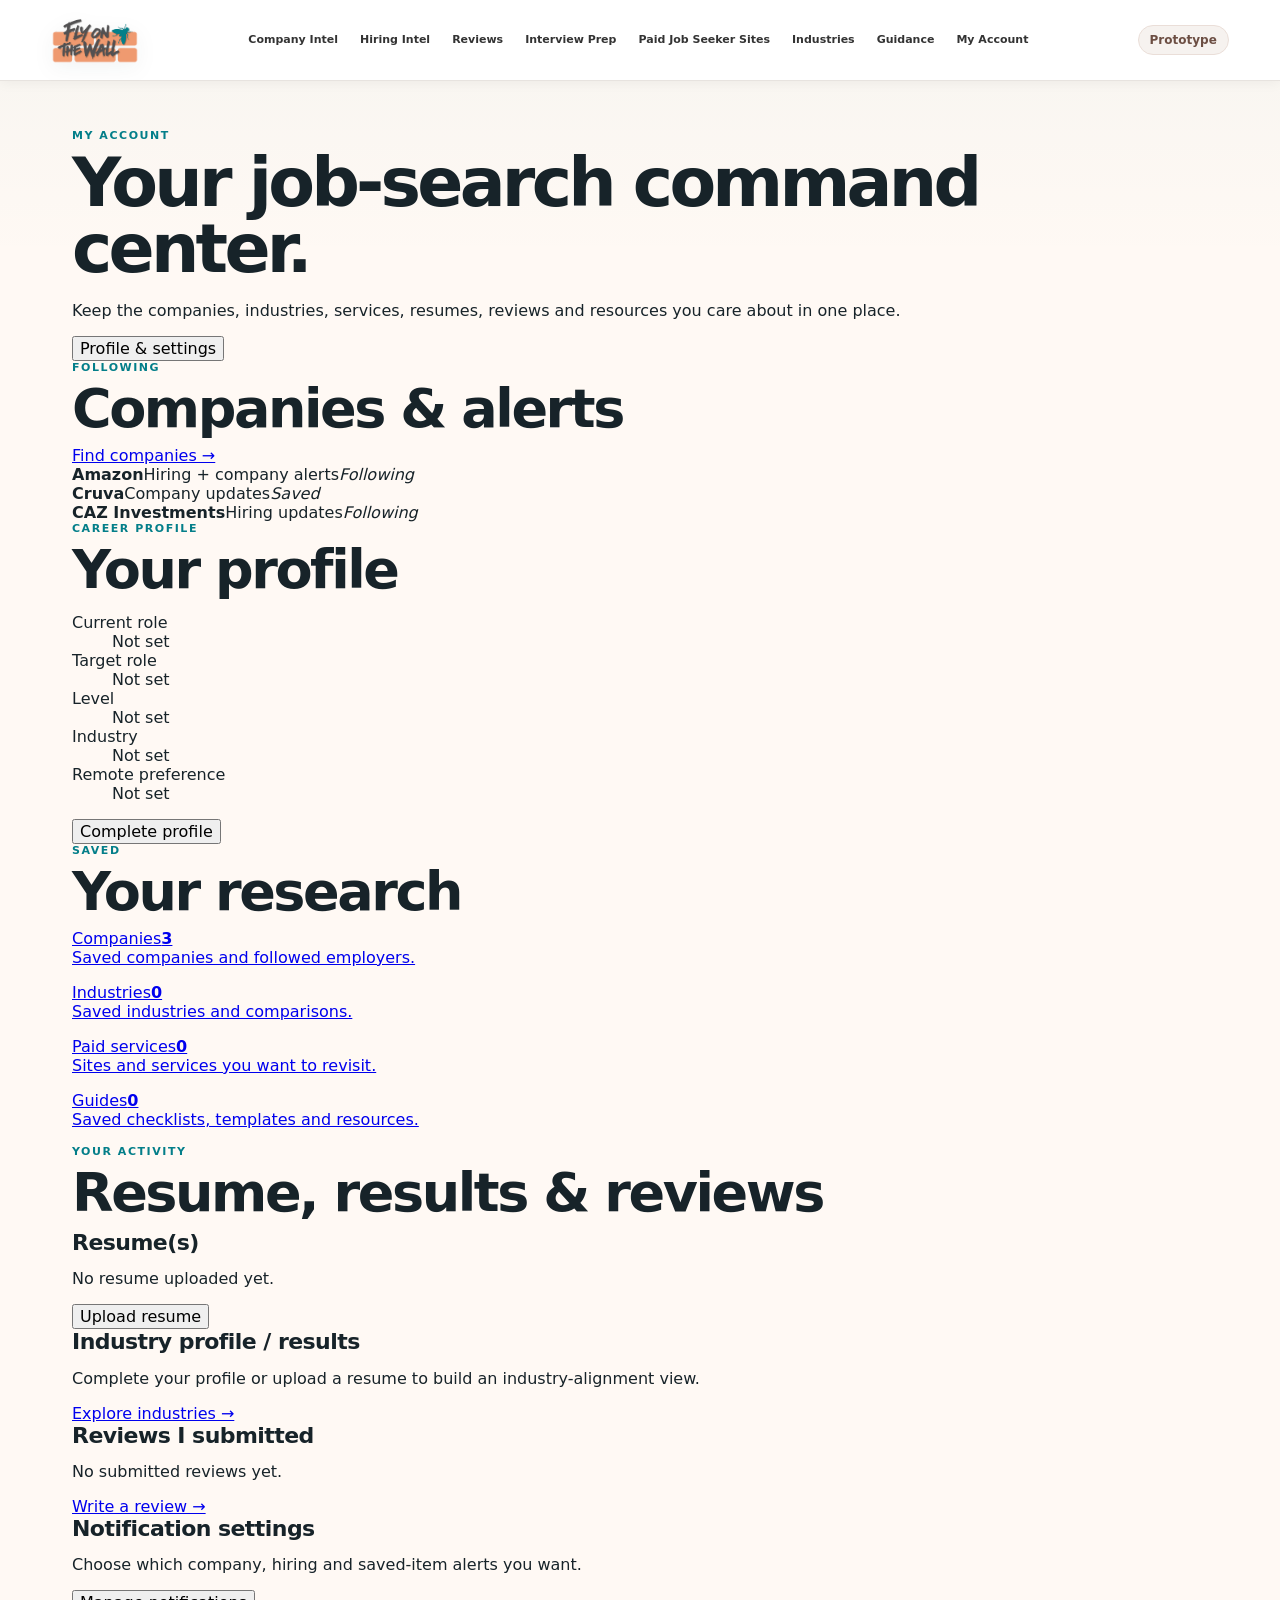
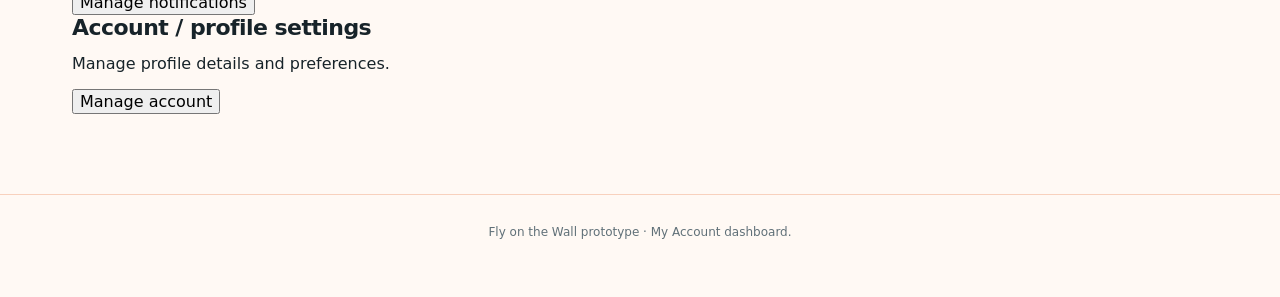
==== account.html @ 55ee398d "Add My Account dashboard" ====
<!doctype html>
<html lang="en">
<head>
<meta charset="utf-8">
<meta name="viewport" content="width=device-width,initial-scale=1">
<title>My Account | Fly on the Wall</title>
<link rel="stylesheet" href="styles.css">
</head>
<body>
<header class="site-header">
<a class="brand" href="index.html"><img class="brand-wordmark" src="assets/fly-on-the-wall-logo-final.png" alt="Fly on the Wall"></a>
<nav class="main-nav" aria-label="Fly product">
<a href="company-intelligence.html">Company Intel</a>
<a href="job-intelligence.html">Hiring Intel</a>
<a href="reviews.html">Reviews</a>
<a href="interview-prep.html">Interview Prep</a>
<a href="tools.html">Paid Job Seeker Sites</a>
<a href="industries.html">Industries</a>
<a href="guidance.html">Guidance</a>
<a href="account.html">My Account</a>
</nav>
<div class="prototype-badge">Prototype</div>
</header>

<main class="app-shell account-shell">
<section class="account-hero">
<div>
<p class="eyebrow">My Account</p>
<h1>Your job-search command center.</h1>
<p>Keep the companies, industries, services, resumes, reviews and resources you care about in one place.</p>
</div>
<button type="button" class="account-primary">Profile & settings</button>
</section>

<section class="account-grid account-grid-top">
<article class="account-card account-card-wide">
<div class="account-card-head"><div><p class="eyebrow">Following</p><h2>Companies & alerts</h2></div><a href="company-intelligence.html">Find companies →</a></div>
<div class="saved-row"><strong>Amazon</strong><span>Hiring + company alerts</span><em>Following</em></div>
<div class="saved-row"><strong>Cruva</strong><span>Company updates</span><em>Saved</em></div>
<div class="saved-row"><strong>CAZ Investments</strong><span>Hiring updates</span><em>Following</em></div>
</article>

<article class="account-card">
<p class="eyebrow">Career profile</p>
<h2>Your profile</h2>
<dl class="account-profile-list">
<div><dt>Current role</dt><dd>Not set</dd></div>
<div><dt>Target role</dt><dd>Not set</dd></div>
<div><dt>Level</dt><dd>Not set</dd></div>
<div><dt>Industry</dt><dd>Not set</dd></div>
<div><dt>Remote preference</dt><dd>Not set</dd></div>
</dl>
<button type="button" class="account-primary">Complete profile</button>
</article>
</section>

<section class="account-section">
<p class="eyebrow">Saved</p>
<h2>Your research</h2>
<div class="account-tile-grid">
<a class="account-tile" href="company-intelligence.html"><span>Companies</span><strong>3</strong><p>Saved companies and followed employers.</p></a>
<a class="account-tile" href="industries.html"><span>Industries</span><strong>0</strong><p>Saved industries and comparisons.</p></a>
<a class="account-tile" href="tools.html"><span>Paid services</span><strong>0</strong><p>Sites and services you want to revisit.</p></a>
<a class="account-tile" href="guidance.html"><span>Guides</span><strong>0</strong><p>Saved checklists, templates and resources.</p></a>
</div>
</section>

<section class="account-section">
<p class="eyebrow">Your activity</p>
<h2>Resume, results & reviews</h2>
<div class="account-grid account-grid-three">
<article class="account-card"><h3>Resume(s)</h3><p>No resume uploaded yet.</p><button type="button" class="account-secondary">Upload resume</button></article>
<article class="account-card"><h3>Industry profile / results</h3><p>Complete your profile or upload a resume to build an industry-alignment view.</p><a href="industries.html">Explore industries →</a></article>
<article class="account-card"><h3>Reviews I submitted</h3><p>No submitted reviews yet.</p><a href="reviews.html">Write a review →</a></article>
</div>
</section>

<section class="account-section">
<div class="account-settings-row">
<div><h3>Notification settings</h3><p>Choose which company, hiring and saved-item alerts you want.</p></div>
<button type="button" class="account-secondary">Manage notifications</button>
</div>
<div class="account-settings-row">
<div><h3>Account / profile settings</h3><p>Manage profile details and preferences.</p></div>
<button type="button" class="account-secondary">Manage account</button>
</div>
</section>
</main>

<footer><p>Fly on the Wall prototype · My Account dashboard.</p></footer>
</body>
</html>
---- styles.css ----
:root{
  --teal:#037E89;
  --teal-dark:#05636b;
  --teal-soft:#e8f4f4;
  --orange:#EE9A70;
  --orange-soft:rgba(238,154,112,.16);
  --orange-line:rgba(238,154,112,.42);
  --white:#FFFFFF;
  --ink:#172329;
  --muted:#607078;
  --line:#dce5e7;
  --paper:#ffffff;
  --bg:#f5f8f8;
  --good:#16734d;
  --good-bg:#eaf6f0;
  --watch:#9a5b00;
  --watch-bg:#fff5dd;
  --risk:#a13d3d;
  --risk-bg:#fbecec;
  --shadow:0 14px 40px rgba(21,49,55,.09);
}
*{box-sizing:border-box}
html{scroll-behavior:smooth}
body{
  margin:0;
  font-family:Inter, ui-sans-serif, system-ui, -apple-system, BlinkMacSystemFont, "Segoe UI", sans-serif;
  color:var(--ink);
  background:
    radial-gradient(circle at 50% -8%, rgba(238,154,112,.14), transparent 28rem),
    var(--bg);
}
button,input{font:inherit}
button{cursor:pointer}
button:focus-visible,input:focus-visible{outline:3px solid rgba(3,126,137,.25);outline-offset:2px}
.site-header{
  position:sticky;top:0;z-index:10;
  display:flex;justify-content:space-between;align-items:center;
  gap:24px;padding:16px clamp(18px,4vw,56px);
  background:rgba(255,255,255,.96);
  border-bottom:1px solid var(--orange-line);
  backdrop-filter:blur(10px);
}
.brand{display:flex;align-items:center;gap:14px;min-width:0}
.brand-wordmark{display:block;width:148px;height:auto;flex:0 0 auto}
.brand-tagline{font-size:12px;color:var(--muted);margin-top:0;white-space:nowrap}
.prototype-badge{
  padding:7px 11px;border:1px solid var(--orange-line);border-radius:999px;
  color:var(--ink);font-size:12px;font-weight:800;background:var(--orange-soft);
}
.app-shell{max-width:1180px;margin:0 auto;padding:48px 22px 80px}
.hero{max-width:820px;margin:0 auto;text-align:center;padding:24px 0 54px}
.eyebrow{
  margin:0 0 8px;text-transform:uppercase;letter-spacing:.14em;
  font-size:11px;font-weight:900;color:var(--teal);
}
h1,h2,h3,p{margin-top:0}
h1{font-size:clamp(38px,6vw,68px);line-height:.98;letter-spacing:-.055em;margin-bottom:18px}
h2{font-size:clamp(34px,5vw,54px);line-height:1;letter-spacing:-.045em;margin-bottom:10px}
h3{font-size:22px;line-height:1.15;letter-spacing:-.025em;margin-bottom:14px}
.hero-copy{max-width:720px;margin:0 auto 28px;color:var(--muted);font-size:17px;line-height:1.65}
.search-wrap{
  display:grid;grid-template-columns:1fr auto;gap:10px;
  padding:8px;background:var(--white);border:1px solid var(--orange-line);border-radius:18px;
  box-shadow:0 14px 40px rgba(21,49,55,.09),0 0 0 4px rgba(238,154,112,.05);
}
.search-wrap input{
  border:0;background:transparent;padding:14px 16px;min-width:0;
  color:var(--ink);font-size:17px;outline:none;
}
.search-wrap button,.demo-company{
  border:0;border-radius:12px;font-weight:850;
}
.search-wrap button{background:var(--teal);color:white;padding:14px 20px}
.search-wrap button:hover{background:var(--teal-dark)}
.demo-pills{display:flex;align-items:center;justify-content:center;gap:8px;flex-wrap:wrap;margin-top:16px;color:var(--muted);font-size:13px}
.demo-company{padding:7px 11px;background:var(--orange-soft);color:var(--teal-dark);border:1px solid var(--orange-line)}
.search-message{min-height:20px;margin:12px 0 0;color:var(--risk);font-size:13px}
.dashboard{display:grid;gap:22px}
.company-hero,.panel,.insight-panel,.deep-dive-content{
  background:var(--paper);border:1px solid var(--line);border-radius:22px;
}
.company-hero{
  display:flex;align-items:center;justify-content:space-between;gap:26px;
  padding:30px;box-shadow:var(--shadow);
}
.company-meta{color:var(--muted);margin-bottom:0}
.overall-grade-card{
  flex:0 0 190px;padding:20px;border-radius:18px;text-align:center;
  background:var(--teal-soft);border:1px solid #c8e4e6;
}
.overall-grade-card span{display:block;font-size:12px;font-weight:900;color:var(--teal-dark);text-transform:uppercase;letter-spacing:.08em}
.overall-grade-card strong{display:block;font-size:58px;line-height:1;margin:8px 0;color:var(--teal-dark)}
.overall-grade-card small{color:var(--muted)}
.grade-grid{display:grid;grid-template-columns:repeat(5,1fr);gap:12px}
.grade-card{
  border:1px solid var(--line);background:white;border-radius:18px;padding:18px;
  display:flex;align-items:center;justify-content:space-between;gap:10px;
}
.grade-card span{font-size:13px;color:var(--muted);font-weight:750}
.grade-card strong{font-size:28px}
.insight-panel,.panel,.deep-dive-content{padding:26px}
.section-heading-row{display:flex;justify-content:space-between;align-items:flex-start;gap:20px}
.signal-count{font-size:12px;font-weight:800;color:var(--muted);padding:7px 10px;border:1px solid var(--line);border-radius:999px}
.findings-grid{display:grid;grid-template-columns:repeat(2,1fr);gap:12px}
.finding{
  border-radius:16px;padding:16px;border:1px solid var(--line);
  display:flex;gap:12px;align-items:flex-start;
}
.finding.good{background:var(--good-bg)}
.finding.watch{background:var(--watch-bg)}
.finding.risk{background:var(--risk-bg)}
.finding-icon{
  width:28px;height:28px;border-radius:50%;display:grid;place-items:center;
  flex:0 0 auto;font-size:14px;font-weight:900;background:white;
}
.finding strong{display:block;margin-bottom:5px;font-size:14px}
.finding p{margin:0;color:#46565d;font-size:14px;line-height:1.45}
.snapshot-grid{display:grid;grid-template-columns:1fr 1fr;gap:22px}
.metric-list{display:grid;gap:0}
.metric-row{
  display:flex;justify-content:space-between;gap:20px;padding:13px 0;
  border-bottom:1px solid var(--line);
}
.metric-row:last-child{border-bottom:0}
.metric-row span{color:var(--muted);font-size:13px}
.metric-row strong{text-align:right;font-size:14px}
.readout-block{padding:12px 0;border-bottom:1px solid var(--line)}
.readout-block:last-child{border-bottom:0}
.readout-block strong{display:block;margin-bottom:5px;font-size:12px;letter-spacing:.08em;text-transform:uppercase;color:var(--teal)}
.readout-block p{margin:0;color:#46565d;line-height:1.5;font-size:14px}
.deep-dive-nav{
  display:flex;gap:8px;overflow-x:auto;padding:6px;background:white;
  border:1px solid var(--line);border-radius:15px;
}
.deep-dive-nav button{
  border:0;background:transparent;color:var(--muted);font-weight:800;
  padding:11px 14px;border-radius:10px;white-space:nowrap;
}
.deep-dive-nav button.active{background:var(--teal);color:white}
.deep-dive-content{min-height:280px}
.deep-dive-header{display:flex;justify-content:space-between;align-items:flex-start;gap:20px;margin-bottom:18px}
.deep-dive-header p{max-width:720px;color:var(--muted);line-height:1.5}
.detail-table{width:100%;border-collapse:collapse}
.detail-table th,.detail-table td{padding:13px 12px;border-bottom:1px solid var(--line);vertical-align:top;text-align:left}
.detail-table th{font-size:11px;text-transform:uppercase;letter-spacing:.08em;color:var(--muted)}
.detail-table td{font-size:14px;line-height:1.45}
.detail-table tr:last-child td{border-bottom:0}
.source-btn{
  border:1px solid var(--line);background:white;border-radius:9px;padding:7px 9px;
  font-size:12px;font-weight:800;color:var(--teal-dark);
}
.source-list{display:grid;gap:12px}
.source-item{border:1px solid var(--line);border-radius:14px;padding:15px}
.source-item strong{display:block;margin-bottom:5px}
.source-item p{margin:0 0 8px;color:var(--muted);font-size:13px}
.source-item a{color:var(--teal-dark);font-weight:800;word-break:break-word}
dialog{border:0;border-radius:22px;width:min(680px,calc(100% - 28px));padding:0;box-shadow:0 28px 90px rgba(0,0,0,.2)}
dialog::backdrop{background:rgba(17,30,34,.55)}
.dialog-shell{padding:26px;position:relative}
.dialog-close{position:absolute;right:16px;top:14px;border:0;background:transparent;font-size:30px;color:var(--muted)}
.dialog-shell p{color:var(--muted);line-height:1.55}
.dialog-source{border-top:1px solid var(--line);padding:12px 0}
.dialog-source a{color:var(--teal-dark);font-weight:800}
footer{padding:30px 20px 46px;text-align:center;color:var(--muted);font-size:12px}
.sr-only{position:absolute;width:1px;height:1px;padding:0;margin:-1px;overflow:hidden;clip:rect(0,0,0,0);white-space:nowrap;border:0}
@media(max-width:900px){
  .grade-grid{grid-template-columns:repeat(2,1fr)}
  .snapshot-grid,.findings-grid{grid-template-columns:1fr}
}
@media(max-width:640px){
  .site-header{padding:12px 14px}
  .brand-tagline{display:none}
  .app-shell{padding:30px 14px 60px}
  .hero{padding-top:8px}
  .search-wrap{grid-template-columns:1fr}
  .search-wrap button{width:100%}
  .company-hero{align-items:stretch;flex-direction:column;padding:22px}
  .overall-grade-card{flex:auto}
  .grade-grid{grid-template-columns:1fr}
  .section-heading-row{flex-direction:column}
  .detail-table{display:block;overflow-x:auto}
}


/* Intelligence / AI-style prototype layer */
.hero-capabilities{
  display:flex;justify-content:center;gap:8px;flex-wrap:wrap;margin:-10px auto 26px
}
.hero-capabilities span{
  padding:7px 10px;border:1px solid var(--orange-line);background:rgba(255,255,255,.86);
  border-radius:999px;font-size:12px;font-weight:800;color:var(--muted)
}
.analysis-status{
  display:flex;align-items:center;gap:16px;padding:18px 20px;
  border:1px solid var(--orange-line);background:linear-gradient(135deg,rgba(238,154,112,.10),#fff 46%,#eef9f9);
  border-radius:18px
}
.analysis-status strong{font-size:16px}
.analysis-status p:last-child{margin:4px 0 0;color:var(--muted);font-size:13px}
.analysis-orb{
  width:38px;height:38px;border-radius:50%;
  background:radial-gradient(circle at 30% 30%,#fff 0 10%,#70dbe1 20%,var(--teal) 58%,#05464c 100%);
  box-shadow:0 0 0 6px rgba(3,126,137,.08);
  animation:pulseFly 1.1s ease-in-out infinite
}
@keyframes pulseFly{50%{transform:scale(1.08);box-shadow:0 0 0 11px rgba(3,126,137,.04)}}
.bizzie-brief{
  background:linear-gradient(145deg,#10272b,#17373c);
  color:white;border-radius:22px;padding:26px;box-shadow:var(--shadow)
}
.bizzie-brief .eyebrow{color:#80d9de}
.bizzie-brief h3{margin-bottom:0}
.bizzie-brief-header{display:flex;justify-content:space-between;gap:18px;align-items:flex-start;margin-bottom:18px}
.prototype-ai-badge{
  padding:7px 10px;border:1px solid rgba(255,255,255,.18);border-radius:999px;
  font-size:11px;font-weight:850;color:#c8f1f3;white-space:nowrap
}
.brief-grid{display:grid;grid-template-columns:repeat(4,1fr);gap:12px}
.brief-card{
  background:rgba(255,255,255,.07);border:1px solid rgba(255,255,255,.1);
  border-radius:16px;padding:16px
}
.brief-card span{display:block;color:#9fdcdf;font-size:10px;font-weight:900;letter-spacing:.1em;text-transform:uppercase;margin-bottom:7px}
.brief-card strong{display:block;font-size:15px;line-height:1.35;margin-bottom:6px}
.brief-card p{margin:0;color:#d7e7e8;font-size:13px;line-height:1.45}
.intelligence-grid{display:grid;grid-template-columns:1.35fr .85fr;gap:22px}
.prompt-chips{display:flex;gap:8px;flex-wrap:wrap;margin-bottom:16px}
.prompt-chip{
  border:1px solid #c8e1e3;background:var(--teal-soft);color:var(--teal-dark);
  border-radius:999px;padding:8px 11px;font-size:12px;font-weight:850
}
.prompt-chip:hover{background:#d8eeee}
.ask-answer{
  min-height:138px;padding:18px;border-radius:16px;border:1px solid var(--line);
  background:#fafcfc;position:relative;overflow:hidden
}
.ask-answer.loading::after{
  content:"";position:absolute;left:0;right:0;bottom:0;height:3px;
  background:linear-gradient(90deg,transparent,var(--teal),transparent);
  animation:scan 1s linear infinite
}
@keyframes scan{0%{transform:translateX(-100%)}100%{transform:translateX(100%)}}
.answer-kicker{display:block;color:var(--teal);font-size:10px;font-weight:900;letter-spacing:.1em;text-transform:uppercase;margin-bottom:8px}
.ask-answer p{margin:0;color:#405057;line-height:1.55}
.compare-controls{display:grid;grid-template-columns:1fr auto;gap:9px;margin-bottom:14px}
.compare-controls select{
  width:100%;border:1px solid var(--line);border-radius:11px;padding:11px;background:white;color:var(--ink)
}
.compare-controls button{
  border:0;border-radius:11px;background:var(--ink);color:white;font-weight:850;padding:11px 14px
}
.compare-result{
  border:1px solid var(--line);background:#fafcfc;border-radius:16px;padding:15px;min-height:138px
}
.compare-result p{color:var(--muted);font-size:13px;line-height:1.45;margin-bottom:8px}
.compare-score-row{display:flex;justify-content:space-between;gap:14px;padding:8px 0;border-bottom:1px solid var(--line);font-size:13px}
.compare-score-row:last-child{border-bottom:0}
.compare-score-row strong{font-size:16px}
.evidence-strength{
  display:inline-flex;align-items:center;padding:4px 7px;border-radius:999px;
  background:#eef4f5;color:#52666d;font-size:10px;font-weight:900;letter-spacing:.04em;
  margin-top:6px;text-transform:uppercase
}
@media(max-width:900px){
  .brief-grid{grid-template-columns:repeat(2,1fr)}
  .intelligence-grid{grid-template-columns:1fr}
}
@media(max-width:640px){
  .brief-grid{grid-template-columns:1fr}
  .bizzie-brief-header{flex-direction:column}
  .compare-controls{grid-template-columns:1fr}
}


/* Candidate review placeholder */
.reviews-placeholder{
  position:relative;
  display:grid;
  grid-template-columns:1.15fr 1fr;
  gap:22px;
  padding:24px;
  border:1px dashed #9fc9cd;
  border-radius:20px;
  background:linear-gradient(135deg,#f4fbfb,#fff);
}
.reviews-placeholder-copy h3{margin:2px 0 8px}
.reviews-placeholder-copy p:last-child{margin:0;color:var(--muted);line-height:1.55;max-width:650px}
.reviews-placeholder-stats{
  display:grid;
  grid-template-columns:repeat(2,1fr);
  gap:10px;
}
.reviews-placeholder-stats div{
  border:1px solid var(--line);
  border-radius:14px;
  background:white;
  padding:13px;
}
.reviews-placeholder-stats strong{
  display:block;
  font-size:20px;
  color:var(--teal);
  margin-bottom:4px;
}
.reviews-placeholder-stats span{
  display:block;
  font-size:11px;
  color:var(--muted);
  line-height:1.3;
}
.reviews-coming-soon{
  position:absolute;
  top:16px;
  right:18px;
  font-size:10px;
  font-weight:900;
  letter-spacing:.08em;
  text-transform:uppercase;
  color:var(--teal-dark);
}
@media(max-width:800px){
  .reviews-placeholder{grid-template-columns:1fr;padding-top:42px}
}


/* Job-seeker decision layer */
.decision-layer{
  background:#fff;border:1px solid var(--line);border-radius:22px;padding:24px;box-shadow:var(--shadow)
}
.decision-grid{
  display:grid;grid-template-columns:repeat(3,1fr);gap:12px;margin-top:18px
}
.decision-card{
  border:1px solid var(--line);border-radius:16px;padding:16px;background:#fbfdfd;min-height:138px
}
.decision-card.primary{
  grid-column:span 2;background:linear-gradient(135deg,#eef9f9,#fff);border-color:#b8dfe2
}
.decision-card .decision-label{
  display:block;font-size:10px;font-weight:900;letter-spacing:.08em;text-transform:uppercase;color:var(--muted);margin-bottom:7px
}
.decision-card strong{
  display:block;font-size:18px;line-height:1.25;color:var(--ink);margin-bottom:7px
}
.decision-card p{
  margin:0;color:var(--muted);font-size:13px;line-height:1.5
}
.decision-status{
  display:inline-flex;align-items:center;gap:6px;padding:5px 8px;border-radius:999px;
  font-size:10px;font-weight:900;letter-spacing:.04em;text-transform:uppercase;margin-top:10px
}
.decision-status.good{background:#e8f7ef;color:#276a45}
.decision-status.watch{background:#fff4dd;color:#8a5b06}
.decision-status.risk{background:#fde9e6;color:#9b3b2f}
.decision-status.unknown{background:#eef2f3;color:#58666b}
.application-path{
  margin-top:16px;border-top:1px solid var(--line);padding-top:16px
}
.application-path h4{margin:0 0 10px;font-size:14px}
.path-flow{display:flex;align-items:stretch;gap:7px;flex-wrap:wrap}
.path-step{
  flex:1 1 120px;min-width:110px;border:1px solid var(--line);border-radius:12px;padding:11px;background:#fafcfc
}
.path-step span{display:block;font-size:9px;text-transform:uppercase;font-weight:900;letter-spacing:.07em;color:var(--muted);margin-bottom:4px}
.path-step strong{font-size:12px;line-height:1.3}
.path-step em{display:block;font-style:normal;font-size:10px;color:var(--teal-dark);margin-top:4px}
@media(max-width:900px){
  .decision-grid{grid-template-columns:repeat(2,1fr)}
  .decision-card.primary{grid-column:span 2}
}
@media(max-width:640px){
  .decision-grid{grid-template-columns:1fr}
  .decision-card.primary{grid-column:span 1}
}


/* WOW decision layer v2 */
.decision-layer{
  padding:28px;
  border:1px solid #dce8e9;
  background:
    radial-gradient(circle at 96% 0%, rgba(3,126,137,.08), transparent 28%),
    radial-gradient(circle at 4% 100%, rgba(238,154,112,.10), transparent 24%),
    #fff;
}
.decision-layer .section-heading-row h3{
  font-size:26px;
  margin:2px 0 0;
}
.decision-grid{
  display:grid;
  grid-template-columns:repeat(4,minmax(0,1fr));
  gap:14px;
  margin-top:20px;
}
.decision-card{
  position:relative;
  min-height:0;
  padding:18px;
  border-radius:18px;
  overflow:hidden;
  background:#fff;
  border:1px solid #dde7e8;
  box-shadow:0 6px 18px rgba(28,52,56,.06);
}
.decision-card::before{
  content:"";
  position:absolute;
  inset:0 auto 0 0;
  width:4px;
  background:#aebabc;
}
.decision-card.tone-good::before{background:#3b9a68}
.decision-card.tone-watch::before{background:#d39a2f}
.decision-card.tone-risk::before{background:#c95b4a}
.decision-card.tone-unknown::before{background:#94a2a5}
.decision-hero{
  grid-column:1 / -1;
  display:grid;
  grid-template-columns:minmax(190px,.8fr) minmax(260px,1.4fr) auto;
  grid-template-areas:
    "top summary status"
    "answer summary status"
    "answer why status"
    "answer detail detail";
  column-gap:24px;
  align-items:center;
  padding:24px 26px;
  background:linear-gradient(120deg,#f1fbfb 0%,#ffffff 62%);
  border-color:#b9dcdf;
}
.decision-hero .decision-topline{grid-area:top}
.decision-hero .decision-answer{grid-area:answer;font-size:34px;max-width:460px}
.decision-hero .decision-summary{grid-area:summary;font-size:15px;max-width:700px}
.decision-hero .decision-why{grid-area:why;justify-self:start}
.decision-hero .decision-detail{grid-area:detail}
.decision-hero .decision-status{grid-area:status;justify-self:end}
.decision-topline{
  display:flex;
  align-items:center;
  gap:9px;
  margin-bottom:12px;
}
.decision-icon{
  width:32px;
  height:32px;
  border-radius:10px;
  display:inline-flex;
  align-items:center;
  justify-content:center;
  flex:0 0 auto;
  font-size:11px;
  line-height:1;
  font-weight:950;
  color:#fff;
  background:#26383c;
  letter-spacing:-.02em;
}
.tone-good .decision-icon{background:#327d57}
.tone-watch .decision-icon{background:#a86e0a}
.tone-risk .decision-icon{background:#a94437}
.tone-unknown .decision-icon{background:#667579}
.decision-card .decision-label{
  margin:0;
  font-size:13px;
  font-weight:950;
  letter-spacing:.045em;
  color:#34464a;
}
.decision-answer{
  display:block;
  margin:2px 0 9px;
  font-size:27px;
  line-height:1.05;
  letter-spacing:-.025em;
  color:#172a2e;
}
.decision-summary{
  margin:0 0 10px;
  color:#5a696d;
  font-size:12px;
  line-height:1.45;
}
.decision-critical{
  min-height:190px;
}
.decision-critical .decision-answer{
  font-size:29px;
  margin-top:8px;
}
.decision-support{
  grid-column:span 2;
  min-height:148px;
}
.decision-support .decision-answer{
  color:var(--teal-dark);
}
.decision-why{
  border:0;
  background:transparent;
  padding:0;
  margin:0 0 8px;
  color:var(--teal-dark);
  font-size:11px;
  font-weight:900;
  cursor:pointer;
  text-decoration:underline;
  text-underline-offset:3px;
}
.decision-detail{
  margin:2px 0 10px;
  padding:10px 11px;
  border-radius:10px;
  background:#f5f8f8;
  color:#526166;
  font-size:11px;
  line-height:1.45;
}
.decision-status{
  margin-top:10px;
  padding:6px 9px;
  font-size:9px;
}
.application-path{
  margin-top:20px;
  padding-top:20px;
}
.application-path-heading{
  display:flex;
  align-items:flex-end;
  justify-content:space-between;
  gap:14px;
  margin-bottom:12px;
}
.application-path-heading h4{
  margin:3px 0 0;
  font-size:17px;
}
.path-note{
  font-size:10px;
  font-weight:800;
  color:var(--muted);
}
.path-flow{
  display:grid;
  grid-template-columns:repeat(6,minmax(0,1fr));
  gap:9px;
}
.path-step{
  position:relative;
  min-width:0;
  min-height:92px;
  padding:12px 13px;
  background:#f9fbfb;
}
.path-step span{font-size:9px}
.path-step strong{
  display:block;
  font-size:13px;
  line-height:1.25;
}
.path-step em{
  font-size:9px;
  line-height:1.3;
}
.path-arrow{
  position:absolute;
  right:-8px;
  top:34px;
  z-index:3;
  width:16px;
  height:16px;
  border-radius:50%;
  display:flex;
  align-items:center;
  justify-content:center;
  background:#fff;
  border:1px solid var(--line);
  color:var(--teal-dark);
  font-size:10px;
}
@media(max-width:1000px){
  .decision-grid{grid-template-columns:repeat(2,minmax(0,1fr))}
  .decision-hero{grid-column:1/-1;grid-template-columns:1fr;grid-template-areas:"top" "answer" "summary" "why" "detail" "status"}
  .decision-hero .decision-status{justify-self:start}
  .decision-support{grid-column:span 2}
  .path-flow{grid-template-columns:repeat(3,minmax(0,1fr))}
}
@media(max-width:640px){
  .decision-layer{padding:20px}
  .decision-grid{grid-template-columns:1fr}
  .decision-support{grid-column:span 1}
  .decision-hero .decision-answer{font-size:30px}
  .decision-critical .decision-answer{font-size:27px}
  .path-flow{grid-template-columns:repeat(2,minmax(0,1fr))}
  .application-path-heading{align-items:flex-start;flex-direction:column}
}

.hero-brandmark{
  display:block;
  width:170px;
  max-width:42vw;
  height:auto;
  margin:0 auto 18px;
  filter:drop-shadow(0 10px 18px rgba(23,35,41,.08));
}
.brand-wordmark{
  width:88px;
  max-height:84px;
  object-fit:contain;
}
@media(max-width:700px){
  .brand-tagline{display:none}
  .brand-wordmark{width:72px;max-height:70px}
  .hero-brandmark{width:145px;margin-bottom:14px}
}

/* Mobile cleanup v3 */
@media(max-width:700px){
  html,body{overflow-x:hidden}
  .site-header{padding:10px 14px;gap:10px}
  .brand{gap:8px;min-width:0}
  .brand-wordmark{width:92px;max-height:64px;object-fit:contain}
  .prototype-badge{font-size:10px;padding:6px 9px}
  .app-shell{padding:18px 12px 56px;max-width:100%}
  .hero{padding:12px 0 28px}
  .hero-brandmark{width:170px;max-width:58vw;margin:0 auto 14px}
  h1{font-size:38px}
  .hero-copy{font-size:15px;line-height:1.5}
  .search-wrap{grid-template-columns:1fr}
  .search-wrap button{width:100%}
  .company-hero{flex-direction:column;align-items:stretch;padding:20px;overflow:hidden}
  .company-hero>div:first-child{min-width:0}
  #companyIndustry,.company-meta{overflow-wrap:anywhere;word-break:break-word}
  .overall-grade-card{flex:0 0 auto;width:100%;max-width:none}
  .grade-grid{grid-template-columns:1fr}
  .grade-card{min-width:0}
  .dashboard{gap:16px}
  .panel,.insight-panel,.deep-dive-content,.decision-layer,.bizzie-brief{padding:18px}
  .findings-grid,.snapshot-grid,.intelligence-grid{grid-template-columns:1fr}
  .detail-table{display:block;overflow-x:auto;-webkit-overflow-scrolling:touch}
  .deep-dive-nav{overflow-x:auto;white-space:nowrap;padding-bottom:4px}
  .path-flow{grid-template-columns:1fr}
}


/* Locked Fly on the Wall brand palette — Oct 2026 */
::selection{background:rgba(238,154,112,.38);color:var(--ink)}
.hero-brandmark{filter:drop-shadow(0 10px 18px rgba(23,35,41,.08))}
.site-header .brand-wordmark{filter:drop-shadow(0 5px 10px rgba(23,35,41,.06))}
footer{border-top:1px solid var(--orange-line)}


/* Full user-testing feature explorer */
.prototype-explorer{margin:0 0 34px;padding:28px;background:linear-gradient(145deg,#fff,#f8fbfb);border:1px solid var(--orange-line);border-radius:24px;box-shadow:var(--shadow)}
.prototype-explorer-header{display:flex;justify-content:space-between;align-items:flex-start;gap:28px;margin-bottom:20px}
.prototype-explorer-header h2{font-size:clamp(30px,4vw,46px)}
.prototype-explorer-header p{max-width:780px;color:var(--muted);line-height:1.6}
.prototype-total,.prototype-count{min-width:120px;text-align:center;padding:14px 16px;border-radius:18px;background:var(--teal-soft);border:1px solid #c8e4e6}
.prototype-total strong,.prototype-count strong{display:block;color:var(--teal-dark);font-size:32px;line-height:1}
.prototype-total span,.prototype-count span{display:block;margin-top:6px;color:var(--muted);font-size:11px;font-weight:850;text-transform:uppercase;letter-spacing:.08em}
.prototype-area-tabs{display:flex;gap:8px;overflow-x:auto;padding:7px;background:white;border:1px solid var(--line);border-radius:16px;margin-bottom:18px}
.prototype-area-tabs button{border:0;background:transparent;color:var(--muted);padding:10px 13px;border-radius:10px;font-weight:850;white-space:nowrap}
.prototype-area-tabs button.active{background:var(--teal);color:#fff}
.prototype-area-panel{display:grid;gap:18px}
.prototype-area-head{display:flex;justify-content:space-between;align-items:flex-start;gap:22px}
.prototype-area-head h3{font-size:28px;margin-bottom:6px}
.prototype-area-head p{color:var(--muted);margin-bottom:0}
.prototype-modules{display:grid;gap:18px}
.prototype-module{display:grid;gap:12px}
.prototype-module-title{display:flex;justify-content:space-between;align-items:center;gap:12px}
.prototype-module-title h4{margin:0;font-size:15px}
.prototype-module-title span{font-size:11px;color:var(--muted)}
.prototype-feature-grid{display:grid;grid-template-columns:repeat(3,minmax(0,1fr));gap:12px}
.prototype-feature-card{min-height:180px;padding:16px;background:#fff;border:1px solid var(--line);border-radius:16px;display:flex;flex-direction:column;box-shadow:0 6px 18px rgba(21,49,55,.04)}
.prototype-feature-card:focus-within,.prototype-feature-card:hover{border-color:#add4d8;box-shadow:0 10px 24px rgba(3,126,137,.08)}
.prototype-feature-top{display:flex;justify-content:space-between;gap:8px;align-items:center;margin-bottom:12px}
.prototype-status,.prototype-source{font-size:10px;font-weight:900;letter-spacing:.04em;text-transform:uppercase;border-radius:999px;padding:5px 7px}
.prototype-status.demo{background:var(--good-bg);color:var(--good)}
.prototype-status.test{background:var(--orange-soft);color:#875130}
.prototype-status.na{background:#f1f4f5;color:#68777d}
.prototype-source{background:var(--teal-soft);color:var(--teal-dark)}
.prototype-feature-card h5{font-size:16px;line-height:1.25;margin:0 0 8px}
.prototype-feature-card p{font-size:13px;line-height:1.45;color:var(--muted);margin:0 0 16px}
.prototype-link{margin-top:auto;align-self:flex-start;border:0;background:transparent;color:var(--teal-dark);padding:0;font-size:12px;font-weight:900}
.prototype-input-card{padding:18px;background:#fff;border:1px solid var(--line);border-radius:16px;display:grid;gap:10px}
.prototype-input-card label{font-size:12px;font-weight:900;color:var(--teal-dark)}
.prototype-input-card textarea,.prototype-input-card select{width:100%;border:1px solid var(--line);border-radius:12px;padding:12px;background:#fbfdfd;min-height:48px;font:inherit}
.prototype-input-card textarea{min-height:100px;resize:vertical}
.prototype-primary{justify-self:start;border:0;border-radius:11px;background:var(--teal);color:#fff;padding:11px 15px;font-weight:850}
.prototype-input-card small{color:var(--muted)}
.prototype-detail-value{margin:18px 0;padding:16px;border-radius:14px;background:var(--teal-soft);border:1px solid #c8e4e6}
.prototype-detail-value strong{display:block;margin-bottom:6px;color:var(--teal-dark)}
.prototype-detail-value p{margin:0}
.prototype-detail-note{font-size:12px}
@media(max-width:900px){.prototype-feature-grid{grid-template-columns:repeat(2,minmax(0,1fr))}}
@media(max-width:640px){.prototype-explorer{padding:20px}.prototype-explorer-header,.prototype-area-head{flex-direction:column}.prototype-feature-grid{grid-template-columns:1fr}.prototype-total,.prototype-count{min-width:0;text-align:left}.prototype-total strong,.prototype-count strong{display:inline;margin-right:8px}}


/* Multi-page product prototype */
.main-nav{display:flex;gap:4px;align-items:center;overflow-x:auto;white-space:nowrap;flex:1;justify-content:center}
.main-nav a{color:var(--muted);text-decoration:none;font-size:11px;font-weight:850;padding:8px 9px;border-radius:9px}
.main-nav a:hover{background:var(--teal-soft);color:var(--teal-dark)}
.product-hub{margin:0 0 36px}
.product-hub-head{display:flex;justify-content:space-between;gap:24px;align-items:flex-end;margin-bottom:18px}
.product-hub-head h2{font-size:clamp(30px,4.5vw,50px)}
.product-hub-head p{max-width:720px;color:var(--muted);line-height:1.55}
.hub-count{white-space:nowrap;padding:8px 11px;background:var(--orange-soft);border:1px solid var(--orange-line);border-radius:999px;font-size:11px;font-weight:900}
.product-hub-grid{display:grid;grid-template-columns:repeat(4,1fr);gap:12px}
.product-hub-grid a{min-height:190px;padding:20px;background:white;border:1px solid var(--line);border-radius:18px;text-decoration:none;color:var(--ink);box-shadow:0 5px 16px rgba(21,49,55,.04);transition:.15s ease}
.product-hub-grid a:hover{transform:translateY(-2px);border-color:#aad2d5;box-shadow:0 12px 28px rgba(3,126,137,.09)}
.product-hub-grid span{font-size:10px;text-transform:uppercase;letter-spacing:.08em;font-weight:900;color:var(--teal)}
.product-hub-grid h3{margin:10px 0 8px;font-size:18px}
.product-hub-grid p{margin:0;color:var(--muted);font-size:13px;line-height:1.45}

.area-shell{max-width:1220px}
.area-hero{padding:30px 0 24px;max-width:880px}
.area-hero>p:last-of-type{font-size:18px;line-height:1.6;color:var(--muted);max-width:800px}
.area-meta{display:flex;gap:8px;flex-wrap:wrap}
.area-meta span{padding:7px 10px;border:1px solid var(--orange-line);border-radius:999px;background:#fff;font-size:11px;font-weight:850;color:var(--muted)}
.experience-preview{display:grid;grid-template-columns:1.2fr 1fr 1fr;gap:14px;margin:6px 0 28px}
.preview-card,.workflow-card,.community-preview article{background:white;border:1px solid var(--line);border-radius:20px;padding:22px;box-shadow:var(--shadow)}
.preview-card.hero-preview{background:linear-gradient(140deg,var(--teal-soft),#fff)}
.preview-card strong{display:block;font-size:25px;line-height:1.1;margin:8px 0 10px;color:var(--ink)}
.preview-card p{color:var(--muted);font-size:13px;line-height:1.45;margin:0}
.mini-label{font-size:10px;font-weight:900;text-transform:uppercase;letter-spacing:.08em;color:var(--teal)}
.mega-grade{font-size:50px!important;color:var(--teal-dark)!important}
.workflow-card{display:grid;gap:12px;margin:6px 0 28px}
.workflow-card label{font-weight:900}
.workflow-card textarea{min-height:130px;border:1px solid var(--line);border-radius:14px;padding:14px;font:inherit;resize:vertical}
.workflow-output{display:grid;grid-template-columns:180px 1fr;gap:8px 18px;margin-top:8px;padding-top:16px;border-top:1px solid var(--line)}
.workflow-output strong{font-size:12px;color:var(--teal-dark)}
.workflow-output p{margin:0;color:var(--muted);font-size:13px}
.community-preview{display:grid;grid-template-columns:repeat(3,1fr);gap:14px;margin:6px 0 28px}
.community-preview article h3{font-size:20px;margin:8px 0}
.community-preview article p{color:var(--muted);font-size:13px;line-height:1.45}
.page-modules{display:grid;gap:28px}
.page-module{display:grid;gap:14px}
.module-head{display:flex;justify-content:space-between;align-items:flex-end;gap:18px}
.module-head h2{font-size:28px}
.module-head>span{font-size:11px;color:var(--muted);font-weight:850}
.feature-board{display:grid;grid-template-columns:repeat(3,1fr);gap:12px}
.feature-tile{min-height:190px;padding:18px;background:#fff;border:1px solid var(--line);border-radius:17px;display:flex;flex-direction:column;justify-content:space-between}
.feature-tile h3{font-size:16px;margin:12px 0 8px}
.feature-tile p{font-size:13px;line-height:1.45;color:var(--muted);margin:0}
.page-toast{position:fixed;left:50%;bottom:26px;transform:translate(-50%,25px);opacity:0;z-index:1000;background:#172329;color:#fff;padding:12px 16px;border-radius:12px;max-width:min(680px,calc(100% - 28px));font-size:12px;box-shadow:0 18px 50px rgba(0,0,0,.22);transition:.18s ease;pointer-events:none}
.page-toast.show{opacity:1;transform:translate(-50%,0)}

@media(max-width:1050px){.product-hub-grid{grid-template-columns:repeat(2,1fr)}.feature-board{grid-template-columns:repeat(2,1fr)}.main-nav{justify-content:flex-start}}
@media(max-width:760px){.main-nav{order:3;width:100%}.site-header{flex-wrap:wrap}.product-hub-head{align-items:flex-start;flex-direction:column}.product-hub-grid,.feature-board,.experience-preview,.community-preview{grid-template-columns:1fr}.workflow-output{grid-template-columns:1fr}.area-hero{padding-top:12px}}


/* Interview Prep working prototype */
.workflow-choice{display:grid;grid-template-columns:1fr auto 1.4fr;gap:16px;align-items:start}
.workflow-field{display:grid;gap:8px}
.workflow-field input,.workflow-field textarea{
  width:100%;background:#fff;color:var(--ink);border:2px solid #cddfe1;border-radius:14px;
  padding:14px;font:inherit;outline:none;pointer-events:auto;user-select:text;-webkit-user-select:text
}
.workflow-field input{min-height:52px}
.workflow-field textarea{min-height:180px;resize:vertical}
.workflow-field input:focus,.workflow-field textarea:focus{border-color:var(--teal);box-shadow:0 0 0 4px rgba(3,126,137,.09)}
.workflow-or{align-self:center;justify-self:center;font-size:11px;font-weight:950;color:var(--muted);padding:7px;background:#f1f5f5;border-radius:999px}
.workflow-help{font-size:12px;color:var(--muted);line-height:1.5;margin:0}
.workflow-actions{display:flex;gap:9px;flex-wrap:wrap}
.prototype-secondary{border:1px solid var(--line);background:#fff;color:var(--ink);border-radius:11px;padding:11px 15px;font-weight:850}
.workflow-message{min-height:20px;margin:0;color:var(--teal-dark);font-size:12px;font-weight:700}
.interview-output{margin-top:10px;padding-top:22px;border-top:1px solid var(--line)}
.interview-result-head{display:flex;justify-content:space-between;gap:20px;align-items:flex-start}
.interview-result-head h2{font-size:32px;margin-bottom:6px}
.interview-result-head p{color:var(--muted)}
.analysis-source-note{padding:11px 13px;border-radius:12px;background:var(--orange-soft);border:1px solid var(--orange-line);font-size:12px;line-height:1.45}
.interview-result-grid{display:grid;grid-template-columns:repeat(2,1fr);gap:10px;margin:14px 0}
.interview-result-grid section{padding:14px;border:1px solid var(--line);border-radius:14px;background:#fafcfc}
.interview-result-grid strong{display:block;margin-top:7px;font-size:14px}
.prep-section{padding:18px 0;border-top:1px solid var(--line)}
.prep-section h3{font-size:18px;margin-bottom:9px}
.prep-section ul{margin:0;padding-left:20px;color:#405057}
.prep-section li{margin:7px 0;line-height:1.45;font-size:13px}
@media(max-width:800px){.workflow-choice{grid-template-columns:1fr}.workflow-or{align-self:auto}.interview-result-grid{grid-template-columns:1fr}.interview-result-head{flex-direction:column}}


/* Compact product layout — reduce card overload */
.page-modules{gap:34px}
.page-module{gap:10px}
.module-head{padding-bottom:8px;border-bottom:1px solid var(--line)}
.module-head h2{font-size:24px;margin-bottom:0}
.feature-board{display:none}
.feature-list{display:grid}
.feature-row{
  display:grid;grid-template-columns:minmax(0,1fr) auto;gap:18px;align-items:center;
  padding:14px 2px;border-bottom:1px solid var(--line)
}
.feature-row:last-child{border-bottom:0}
.feature-row-main h3{font-size:15px;margin:0 0 4px;letter-spacing:-.01em}
.feature-row-main p{margin:0;color:var(--muted);font-size:12px;line-height:1.45;max-width:800px}
.feature-row-meta{display:flex;align-items:center;gap:10px;white-space:nowrap}
.feature-row .prototype-link{margin:0}
.experience-preview{grid-template-columns:1.2fr 1fr 1fr;gap:10px}
.preview-card,.community-preview article{box-shadow:none;border-radius:15px;padding:17px}
.workflow-card{box-shadow:none}
@media(max-width:760px){
  .feature-row{grid-template-columns:1fr;gap:9px}
  .feature-row-meta{justify-content:space-between}
}


/* Fly brand color pass */
.area-hero,
.product-hub,
.page-module,
.workflow-card,
.interview-output,
.community-preview{
  accent-color:var(--teal);
}
.area-hero h1,
.area-hero h2,
.module-head h2,
.product-hub h2,
.interview-result-head h2{
  color:var(--ink);
}
.module-head{
  border-bottom-color:rgba(3,126,137,.22);
}
.feature-row{
  border-bottom-color:rgba(3,126,137,.14);
}
.feature-row:hover{
  background:linear-gradient(90deg,rgba(3,126,137,.045),rgba(238,154,112,.035));
}
.prototype-status.demo{
  background:rgba(3,126,137,.10);
  color:var(--teal-dark);
}
.prototype-status.test{
  background:var(--orange-soft);
  color:#8a4f32;
}
.prototype-status.na{
  background:#f4f1ed;
  color:#756c66;
}
.preview-card.hero-preview,
.analysis-source-note,
.interview-result-grid section,
.workflow-output,
.page-module{
  border-color:rgba(3,126,137,.16);
}
.preview-card.hero-preview{
  background:linear-gradient(135deg,rgba(3,126,137,.12),rgba(238,154,112,.08),#fff);
}
.workflow-card{
  background:linear-gradient(180deg,#fffdf9,#fff);
  border-color:rgba(238,154,112,.34);
}
.feature-row-meta .prototype-link,
.prototype-link{
  color:var(--teal-dark);
}
.prototype-primary{
  background:var(--teal);
}
.prototype-primary:hover{
  background:var(--teal-dark);
}
.prototype-secondary{
  border-color:rgba(238,154,112,.55);
  background:#fffaf7;
}
.area-meta span,
.hub-count{
  background:rgba(238,154,112,.12);
  border-color:rgba(238,154,112,.42);
}
.main-nav a:hover{
  background:rgba(3,126,137,.10);
}
.page-toast{
  background:var(--teal-dark);
}


/* Existing research browser */
.research-browser{margin:6px 0 30px;padding:22px;background:#fff;border:1px solid rgba(3,126,137,.18);border-radius:18px}
.research-toolbar{display:flex;justify-content:space-between;gap:20px;align-items:end;padding-bottom:16px;border-bottom:1px solid rgba(3,126,137,.14)}
.research-toolbar h2{font-size:28px;margin:0}
.research-toolbar label{display:grid;gap:6px;font-size:11px;font-weight:900;color:var(--teal-dark);min-width:220px}
.research-company-select{width:100%;border:1px solid rgba(3,126,137,.28);border-radius:11px;padding:10px 12px;background:#fff;color:var(--ink);font:inherit}
.research-company-output{padding-top:18px}
.research-title{display:flex;justify-content:space-between;gap:18px;align-items:flex-start;margin-bottom:16px}
.research-title h3{font-size:26px;margin:0 0 4px}
.research-title p{margin:0;color:var(--muted)}
.research-grade{display:flex;align-items:center;gap:10px;padding:9px 12px;background:var(--teal-soft);border-radius:13px}
.research-grade span{font-size:10px;text-transform:uppercase;font-weight:900;color:var(--teal-dark)}
.research-grade strong{font-size:28px;color:var(--teal-dark)}
.research-kpis{display:grid;grid-template-columns:repeat(5,1fr);gap:8px;margin-bottom:18px}
.research-kpis>div{padding:12px 13px;border-top:3px solid var(--teal);background:#fbfefe}
.research-kpis span,.job-decision-strip span,.job-facts span,.research-readout span,.application-path-compact span{display:block;font-size:10px;text-transform:uppercase;letter-spacing:.05em;font-weight:900;color:var(--teal-dark);margin-bottom:5px}
.research-kpis strong{font-size:20px}
.research-columns{display:grid;grid-template-columns:1.4fr .8fr;gap:24px}
.research-columns h3,.application-path-compact h3{font-size:17px;margin:0 0 10px}
.research-line{display:grid;grid-template-columns:auto 1fr;gap:10px;padding:11px 0;border-bottom:1px solid var(--line)}
.research-line strong{font-size:13px}
.research-line p{margin:3px 0 0;color:var(--muted);font-size:12px;line-height:1.45}
.research-metric{display:flex;justify-content:space-between;gap:16px;padding:10px 0;border-bottom:1px solid var(--line);font-size:12px}
.research-metric span{color:var(--muted)}
.research-metric strong{text-align:right}
.research-readout{display:grid;grid-template-columns:repeat(3,1fr);gap:10px;margin-top:18px;padding-top:16px;border-top:1px solid rgba(3,126,137,.14)}
.research-readout>div{padding:12px;background:linear-gradient(180deg,#fffdf9,#fff);border-left:3px solid var(--orange)}
.research-readout p{margin:0;color:var(--muted);font-size:12px;line-height:1.45}
.job-decision-strip{display:grid;grid-template-columns:repeat(3,1fr);gap:10px}
.job-decision-strip>div{padding:15px 16px;background:linear-gradient(135deg,rgba(3,126,137,.08),rgba(238,154,112,.06));border-top:3px solid var(--teal)}
.job-decision-strip strong{display:block;font-size:18px;margin-bottom:6px}
.job-decision-strip p,.job-facts p{margin:0;color:var(--muted);font-size:12px;line-height:1.45}
.job-facts{display:grid;grid-template-columns:repeat(3,1fr);gap:18px;margin-top:18px;padding-top:16px;border-top:1px solid var(--line)}
.job-facts strong{display:block;font-size:15px;margin-bottom:5px}
.application-path-compact{margin-top:18px;padding-top:16px;border-top:1px solid var(--line)}
.application-path-compact>div{display:grid;grid-template-columns:150px 180px 1fr;gap:14px;padding:8px 0;border-bottom:1px solid rgba(3,126,137,.10);align-items:center}
.application-path-compact strong{font-size:12px}
.application-path-compact em{font-style:normal;color:var(--muted);font-size:11px}
@media(max-width:900px){.research-kpis{grid-template-columns:repeat(2,1fr)}.research-columns,.research-readout,.job-decision-strip,.job-facts{grid-template-columns:1fr}.research-toolbar{align-items:flex-start;flex-direction:column}.application-path-compact>div{grid-template-columns:1fr}}


/* Fly research visibility + true brand hierarchy */
:root{
  --fly-teal:#037E89;
  --fly-orange:#EE9A70;
  --fly-cream:#FFF9F4;
}
body{
  background:
    linear-gradient(180deg,rgba(3,126,137,.035),transparent 260px),
    var(--fly-cream);
}
.site-header{
  background:var(--fly-teal);
  border-bottom:4px solid var(--fly-orange);
}
.site-header .main-nav a{color:rgba(255,255,255,.9)}
.site-header .main-nav a:hover{background:rgba(255,255,255,.14);color:#fff}
.site-header .prototype-badge{
  color:#fff;background:rgba(238,154,112,.22);border-color:rgba(255,255,255,.35)
}
.area-hero{
  border-left:7px solid var(--fly-orange);
  padding-left:20px;
}
.area-hero .eyebrow,.module-head .eyebrow,.deep-dive-title-row .eyebrow{color:var(--fly-teal)}
.area-meta span{
  color:#7b4a31;
  background:rgba(238,154,112,.18);
  border-color:rgba(238,154,112,.48);
}
.research-browser{
  border:0;
  border-top:8px solid var(--fly-teal);
  border-bottom:5px solid var(--fly-orange);
  background:#fff;
  box-shadow:0 16px 40px rgba(3,126,137,.08);
}
.research-toolbar{
  background:linear-gradient(90deg,rgba(3,126,137,.08),rgba(238,154,112,.08));
  margin:-22px -22px 18px;
  padding:20px 22px;
}
.research-grade{
  background:var(--fly-teal);
}
.research-grade span,.research-grade strong{color:#fff}
.research-kpis>div{
  border-top:4px solid var(--fly-orange);
  background:rgba(3,126,137,.045);
}
.research-readout>div:nth-child(1){border-left-color:var(--fly-teal)}
.research-readout>div:nth-child(2){border-left-color:var(--fly-orange)}
.research-readout>div:nth-child(3){border-left-color:#8a6f61}
.prototype-status.researched{
  background:rgba(3,126,137,.13);
  color:var(--fly-teal);
}
.prototype-status.pending{
  background:rgba(238,154,112,.18);
  color:#8a4f32;
}
.real-deep-dives{
  margin-top:24px;
  padding-top:22px;
  border-top:3px solid rgba(3,126,137,.18);
}
.deep-dive-title-row{
  display:flex;justify-content:space-between;gap:18px;align-items:flex-end;margin-bottom:12px
}
.deep-dive-title-row h3{font-size:22px;margin:0}
.deep-dive-title-row>span{font-size:11px;font-weight:850;color:var(--muted)}
.real-deep-dive-nav{
  display:flex;gap:6px;overflow-x:auto;padding:5px;
  background:rgba(3,126,137,.07);border-radius:12px;margin-bottom:14px
}
.real-deep-dive-nav button{
  border:0;background:transparent;color:var(--fly-teal);font-weight:850;
  padding:9px 12px;border-radius:9px;white-space:nowrap
}
.real-deep-dive-nav button.active{
  background:var(--fly-teal);color:#fff
}
.real-deep-dive-content{
  background:#fffdfb;
  border-left:5px solid var(--fly-orange);
  padding:18px 18px 8px;
}
.deep-dive-section-head h4{font-size:20px;margin:0 0 5px}
.deep-dive-section-head p{color:var(--muted);font-size:13px;line-height:1.45}
.deep-dive-row{
  display:grid;grid-template-columns:minmax(220px,1.3fr) auto minmax(220px,1fr);
  gap:14px;align-items:start;padding:12px 0;border-bottom:1px solid rgba(3,126,137,.12)
}
.deep-dive-row strong{font-size:13px}
.deep-dive-row>div p,.deep-dive-meaning{margin:4px 0 0;color:var(--muted);font-size:12px;line-height:1.4}
.signal-pill{
  padding:5px 8px;border-radius:999px;background:rgba(3,126,137,.10);
  color:var(--fly-teal);font-size:10px;font-weight:900;text-transform:uppercase
}
.source-rows>div{
  padding:12px 0;border-bottom:1px solid rgba(3,126,137,.12)
}
.source-rows strong{font-size:13px}
.source-rows p{margin:4px 0;color:var(--muted);font-size:12px}
.source-rows a{color:var(--fly-teal);font-size:12px;font-weight:900}
.page-module{
  padding:0 4px 4px;
}
.module-head{
  background:linear-gradient(90deg,rgba(3,126,137,.08),transparent);
  padding:10px 12px;
  border-left:4px solid var(--fly-teal);
}
.feature-row:hover{
  background:linear-gradient(90deg,rgba(3,126,137,.06),rgba(238,154,112,.05));
}
@media(max-width:800px){
  .deep-dive-row{grid-template-columns:1fr}
  .deep-dive-title-row{align-items:flex-start;flex-direction:column}
}


/* Know before you apply — Fly palette only */
.decision-layer{
  border-color:rgba(3,126,137,.26);
  background:
    radial-gradient(circle at 96% 0%, rgba(3,126,137,.10), transparent 30%),
    radial-gradient(circle at 4% 100%, rgba(238,154,112,.16), transparent 26%),
    #fffaf7;
}
.decision-layer .eyebrow{color:var(--teal)}
.decision-layer .signal-count{
  color:#7f4b31;
  background:rgba(238,154,112,.16);
  border-color:rgba(238,154,112,.45);
}
.decision-card{
  border-color:rgba(3,126,137,.16);
  background:#fff;
}
.decision-card::before{background:rgba(3,126,137,.35)}
.decision-card.tone-good::before{background:var(--teal)}
.decision-card.tone-watch::before{background:var(--orange)}
.decision-card.tone-risk::before{background:#c86f4e}
.decision-card.tone-unknown::before{background:#9db7b9}

.decision-hero{
  background:linear-gradient(120deg,rgba(3,126,137,.12),rgba(238,154,112,.08),#fff);
  border-color:rgba(3,126,137,.24);
}

.decision-icon{background:var(--teal-dark)}
.tone-good .decision-icon{background:var(--teal)}
.tone-watch .decision-icon{background:var(--orange);color:var(--ink)}
.tone-risk .decision-icon{background:#c86f4e}
.tone-unknown .decision-icon{background:#8ea8aa}

.decision-status.good{
  background:rgba(3,126,137,.12);
  color:var(--teal-dark);
  border:1px solid rgba(3,126,137,.22);
}
.decision-status.watch{
  background:rgba(238,154,112,.18);
  color:#7f4b31;
  border:1px solid rgba(238,154,112,.42);
}
.decision-status.risk{
  background:rgba(238,154,112,.32);
  color:#6f3d28;
  border:1px solid rgba(200,111,78,.46);
}
.decision-status.unknown{
  background:#f3f7f7;
  color:#5e7477;
  border:1px solid rgba(3,126,137,.14);
}

.decision-card.tone-good{background:linear-gradient(180deg,rgba(3,126,137,.055),#fff)}
.decision-card.tone-watch{background:linear-gradient(180deg,rgba(238,154,112,.08),#fff)}
.decision-card.tone-risk{background:linear-gradient(180deg,rgba(238,154,112,.14),#fff)}
.decision-card.tone-unknown{background:linear-gradient(180deg,#f7fbfb,#fff)}

.path-step{
  border-color:rgba(3,126,137,.16);
  background:#fffdf9;
}
.path-step span{color:var(--teal-dark)}
.path-step em{color:#8a4f32}
.path-arrow{
  border-color:rgba(238,154,112,.45);
  color:var(--teal-dark);
  background:#fffaf7;
}

/* --- Sitemap prototype refresh · Oct 2026 --- */
.site-header{background:#fff !important;color:#222 !important;border-bottom:1px solid #e7e3df !important;box-shadow:0 2px 12px rgba(25,25,25,.05);}
.site-header .main-nav a{color:#333 !important;}
.site-header .main-nav a:hover{color:#037E89 !important;background:#f4f8f8;}
.site-header .prototype-badge{background:#f6f2ef !important;color:#6c4e43 !important;border:1px solid #eaded8;}
.brand-wordmark{background:transparent !important;}
.sitemap-hub{margin-top:2rem}.sitemap-grid{grid-template-columns:repeat(3,minmax(0,1fr));}.sitemap-grid a:last-child{grid-column:auto;}
#companyDashboard .bizzie-brief,#companyDashboard .snapshot-grid,#companyDashboard .intelligence-grid,#companyDashboard .reviews-placeholder{display:none !important;}
.review-path-grid,.classification-grid,.service-card-grid,.review-output-grid,.industry-stat-grid,.industry-detail-grid,.guidance-grid{display:grid;gap:1rem}
.review-path-grid{grid-template-columns:repeat(2,minmax(0,1fr));margin:2rem 0}
.review-path-card,.classification-grid article,.service-detail-card,.review-output-grid article,.industry-stat-grid article,.industry-detail-grid article,.guidance-grid article{background:#fff;border:1px solid #e7e3df;border-radius:18px;padding:1.25rem;box-shadow:0 8px 24px rgba(30,30,30,.04)}
.review-path-card>span,.classification-grid article>span,.industry-chip span{font-size:.72rem;font-weight:800;letter-spacing:.09em;color:#037E89}
.review-path-card h2,.classification-grid h3,.service-detail-card h3,.industry-detail-grid h3,.guidance-grid h2{margin:.35rem 0 .55rem}
.review-path-card button,.service-actions button,.service-search button{border:0;border-radius:999px;padding:.72rem 1rem;background:#037E89;color:#fff;font-weight:800;cursor:pointer}
.path-metrics{display:flex;flex-wrap:wrap;gap:.4rem;margin:1rem 0}.path-metrics b{font-size:.78rem;padding:.42rem .65rem;border-radius:999px;background:#f3f6f6;color:#334}
.prototype-output-section,.classification-section,.industry-browser{margin:2rem 0 3rem}
.review-output-grid,.industry-stat-grid{grid-template-columns:repeat(4,minmax(0,1fr))}
.review-output-grid article strong,.industry-stat-grid article strong{display:block;font-size:1.7rem;margin:.35rem 0}
.prototype-note{margin-top:1rem;padding:1rem 1.1rem;background:#fff8f2;border:1px solid #f2ded0;border-radius:14px;color:#69544a}
.service-search{display:flex;gap:.65rem;max-width:720px;margin-top:1.2rem}.service-search input{flex:1;border:1px solid #d8d4d0;border-radius:999px;padding:.85rem 1rem;font:inherit;background:#fff}
.classification-grid{grid-template-columns:repeat(3,minmax(0,1fr));margin-top:1rem}.classification-grid article p{margin-bottom:0;color:#666}
.service-card-grid{grid-template-columns:repeat(3,minmax(0,1fr))}.service-card-head{display:flex;justify-content:space-between;gap:1rem;align-items:flex-start}.service-card-head>strong{font-size:1.35rem;color:#7d7d7d}
.service-type{font-size:.72rem;font-weight:800;color:#037E89;text-transform:uppercase;letter-spacing:.07em}.service-detail-card dl{margin:1rem 0;display:grid;gap:.65rem}.service-detail-card dl div{border-top:1px solid #eee7e2;padding-top:.65rem}.service-detail-card dt{font-size:.75rem;color:#777;text-transform:uppercase;letter-spacing:.05em}.service-detail-card dd{margin:.2rem 0 0;font-weight:650}.service-actions{display:flex;gap:.5rem;flex-wrap:wrap}.service-actions button.secondary{background:#fff;color:#333;border:1px solid #cfc8c3}
.industry-chip-grid{display:grid;grid-template-columns:repeat(4,minmax(0,1fr));gap:.65rem;margin-top:1rem}.industry-chip{display:flex;gap:.6rem;align-items:center;text-align:left;border:1px solid #ded9d5;background:#fff;border-radius:12px;padding:.8rem .9rem;font-weight:750;cursor:pointer}.industry-chip.active,.industry-chip:hover{border-color:#037E89;background:#f2f9f9}
.industry-profile-head{display:flex;justify-content:space-between;gap:1rem;align-items:flex-start;margin-bottom:1rem}.industry-detail-grid{grid-template-columns:repeat(3,minmax(0,1fr));margin-top:1rem}.guidance-grid{grid-template-columns:repeat(2,minmax(0,1fr));margin:2rem 0 3rem}.guidance-grid article p{margin-bottom:0;color:#666}
@media(max-width:900px){.sitemap-grid,.classification-grid,.service-card-grid,.industry-detail-grid{grid-template-columns:repeat(2,minmax(0,1fr))}.review-output-grid,.industry-stat-grid,.industry-chip-grid{grid-template-columns:repeat(2,minmax(0,1fr))}}
@media(max-width:640px){.site-header{background:#fff !important}.review-path-grid,.sitemap-grid,.classification-grid,.service-card-grid,.review-output-grid,.industry-stat-grid,.industry-detail-grid,.guidance-grid,.industry-chip-grid{grid-template-columns:1fr}.service-search{flex-direction:column}.industry-profile-head{flex-direction:column}}
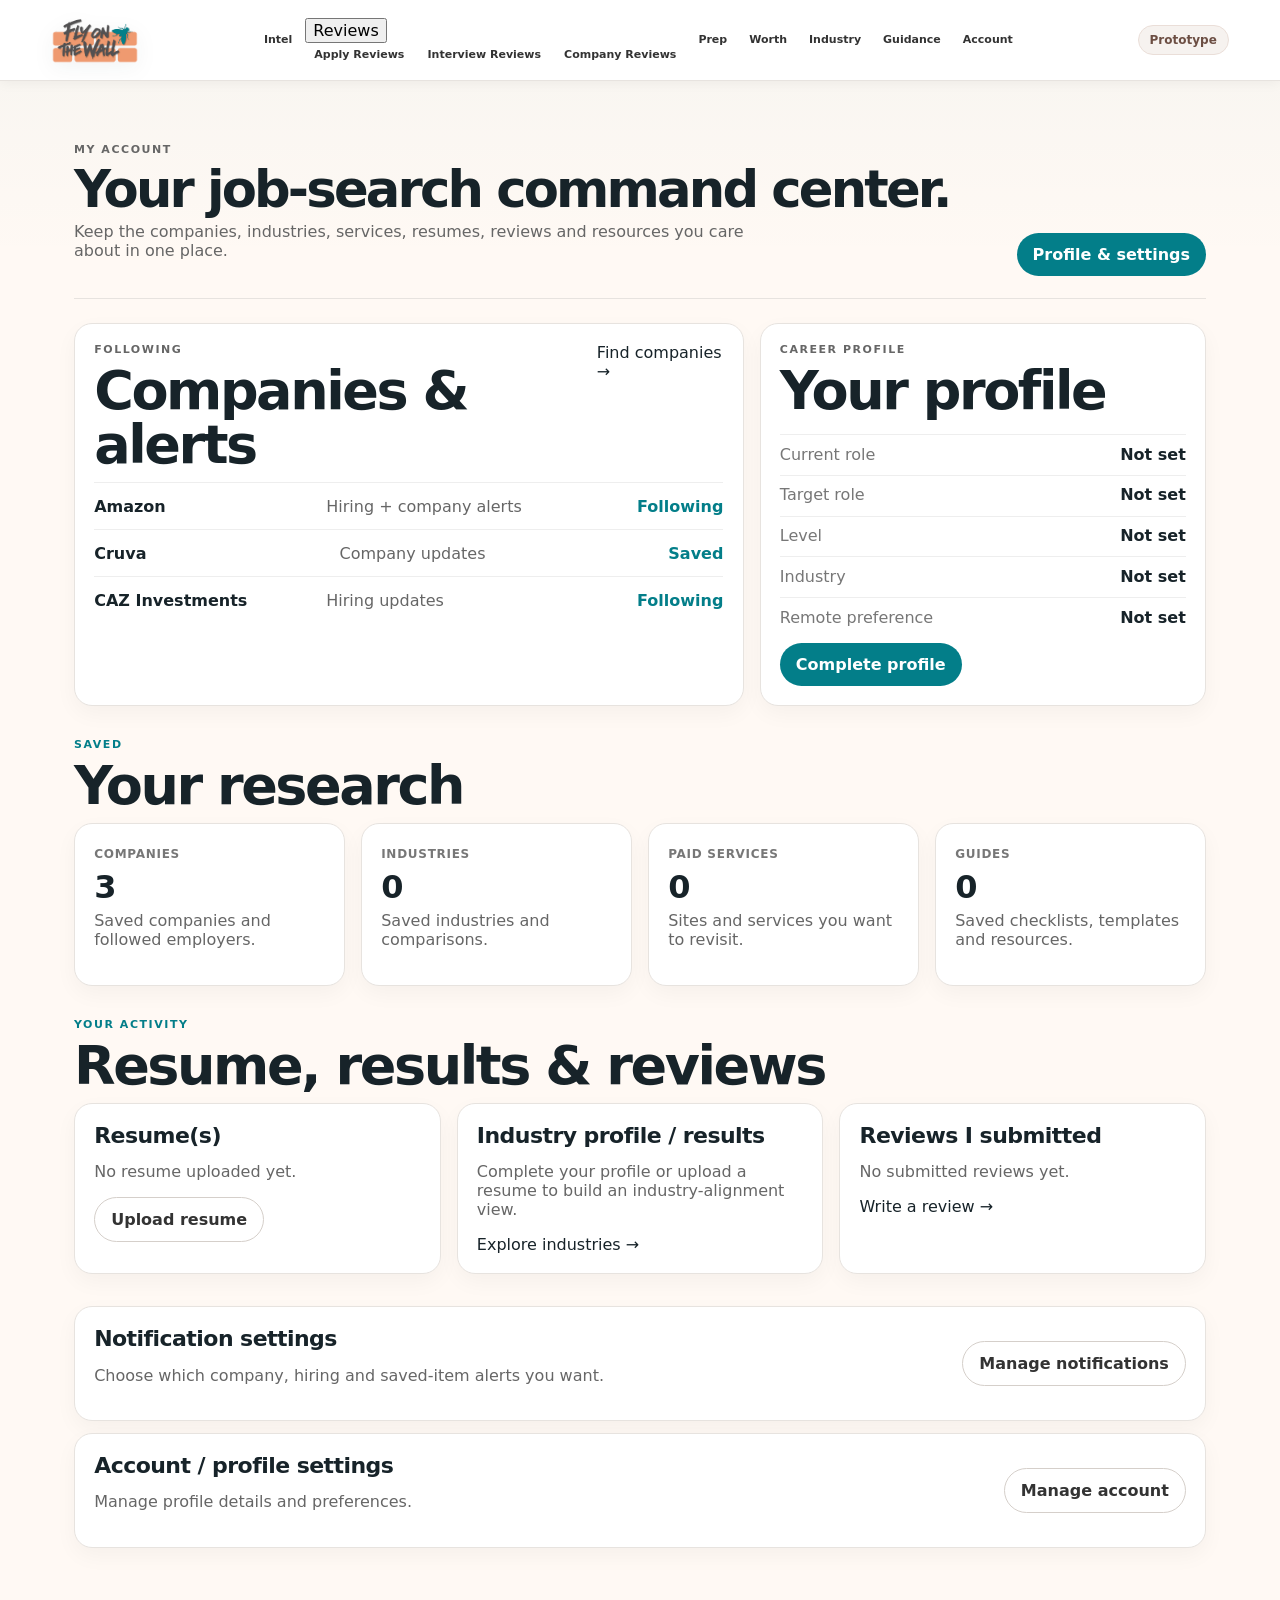
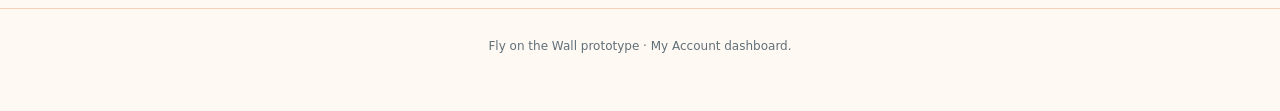
==== commit 7bf7f055: "Update global navigation labels and Reviews menu" ====
--- a/account.html
+++ b/account.html
@@ -9,15 +9,21 @@
 <body>
 <header class="site-header">
 <a class="brand" href="index.html"><img class="brand-wordmark" src="assets/fly-on-the-wall-logo-final.png" alt="Fly on the Wall"></a>
-<nav class="main-nav" aria-label="Fly product">
-<a href="company-intelligence.html">Company Intel</a>
-<a href="job-intelligence.html">Hiring Intel</a>
-<a href="reviews.html">Reviews</a>
-<a href="interview-prep.html">Interview Prep</a>
-<a href="tools.html">Paid Job Seeker Sites</a>
-<a href="industries.html">Industries</a>
+<nav class="main-nav fly-global-nav" aria-label="Fly product">
+<a href="company-intelligence.html">Intel</a>
+<div class="nav-dropdown">
+<button class="nav-dropdown-trigger" type="button" aria-haspopup="true" aria-expanded="false">Reviews</button>
+<div class="nav-dropdown-menu">
+<a href="reviews.html#apply-reviews">Apply Reviews</a>
+<a href="reviews.html#interview-reviews">Interview Reviews</a>
+<a href="reviews.html#company-reviews">Company Reviews</a>
+</div>
+</div>
+<a href="interview-prep.html">Prep</a>
+<a href="tools.html">Worth</a>
+<a href="industries.html">Industry</a>
 <a href="guidance.html">Guidance</a>
-<a href="account.html">My Account</a>
+<a href="account.html">Account</a>
 </nav>
 <div class="prototype-badge">Prototype</div>
 </header>
@@ -88,5 +94,13 @@
 </main>
 
 <footer><p>Fly on the Wall prototype · My Account dashboard.</p></footer>
-</body>
+<script data-fly-nav-script>
+document.querySelectorAll(".nav-dropdown-trigger").forEach(function(btn){
+  btn.addEventListener("click",function(){
+    var open=btn.getAttribute("aria-expanded")==="true";
+    btn.setAttribute("aria-expanded",open?"false":"true");
+    btn.closest(".nav-dropdown").classList.toggle("open",!open);
+  });
+});
+</script></body>
 </html>
--- a/styles.css
+++ b/styles.css
@@ -1146,3 +1146,52 @@
 .industry-profile-head{display:flex;justify-content:space-between;gap:1rem;align-items:flex-start;margin-bottom:1rem}.industry-detail-grid{grid-template-columns:repeat(3,minmax(0,1fr));margin-top:1rem}.guidance-grid{grid-template-columns:repeat(2,minmax(0,1fr));margin:2rem 0 3rem}.guidance-grid article p{margin-bottom:0;color:#666}
 @media(max-width:900px){.sitemap-grid,.classification-grid,.service-card-grid,.industry-detail-grid{grid-template-columns:repeat(2,minmax(0,1fr))}.review-output-grid,.industry-stat-grid,.industry-chip-grid{grid-template-columns:repeat(2,minmax(0,1fr))}}
 @media(max-width:640px){.site-header{background:#fff !important}.review-path-grid,.sitemap-grid,.classification-grid,.service-card-grid,.review-output-grid,.industry-stat-grid,.industry-detail-grid,.guidance-grid,.industry-chip-grid{grid-template-columns:1fr}.service-search{flex-direction:column}.industry-profile-head{flex-direction:column}}
+
+/* My Account dashboard */
+.account-shell{max-width:1180px;margin:0 auto;padding:32px 24px 60px}
+.account-hero{display:flex;justify-content:space-between;gap:24px;align-items:flex-end;padding:30px 0 22px;border-bottom:1px solid #e7e3df}
+.account-hero h1{margin:.25rem 0 .5rem;font-size:clamp(2rem,4vw,3.4rem)}
+.account-hero p{max-width:720px;color:#666}
+.account-primary,.account-secondary{border-radius:999px;padding:.75rem 1rem;font-weight:800;cursor:pointer}
+.account-primary{border:0;background:#037E89;color:#fff}
+.account-secondary{border:1px solid #d5cfca;background:#fff;color:#333}
+.account-grid{display:grid;gap:1rem}
+.account-grid-top{grid-template-columns:1.5fr 1fr;margin:1.5rem 0}
+.account-grid-three{grid-template-columns:repeat(3,minmax(0,1fr))}
+.account-card,.account-tile,.account-settings-row{background:#fff;border:1px solid #e7e3df;border-radius:18px;padding:1.2rem;box-shadow:0 8px 22px rgba(30,30,30,.04)}
+.account-card-head,.account-settings-row{display:flex;justify-content:space-between;gap:1rem;align-items:flex-start}
+.account-card a,.account-tile{color:inherit;text-decoration:none}
+.saved-row{display:grid;grid-template-columns:1.1fr 1.5fr auto;gap:1rem;padding:.85rem 0;border-top:1px solid #eee}
+.saved-row span{color:#666}.saved-row em{font-style:normal;color:#037E89;font-weight:800}
+.account-profile-list{display:grid;gap:.7rem;margin:1rem 0}
+.account-profile-list div{display:flex;justify-content:space-between;gap:1rem;border-top:1px solid #eee;padding-top:.6rem}
+.account-profile-list dt{color:#777}.account-profile-list dd{margin:0;font-weight:700}
+.account-section{margin-top:2rem}
+.account-tile-grid{display:grid;grid-template-columns:repeat(4,minmax(0,1fr));gap:1rem}
+.account-tile span{font-size:.75rem;text-transform:uppercase;letter-spacing:.06em;color:#777;font-weight:800}
+.account-tile strong{display:block;font-size:2rem;margin:.35rem 0}
+.account-tile p,.account-card p,.account-settings-row p{color:#666}
+.account-settings-row{align-items:center;margin-top:.75rem}
+@media(max-width:900px){.account-grid-top,.account-grid-three{grid-template-columns:1fr}.account-tile-grid{grid-template-columns:repeat(2,1fr)}}
+@media(max-width:640px){.account-hero{flex-direction:column;align-items:flex-start}.account-tile-grid{grid-template-columns:1fr}.saved-row{grid-template-columns:1fr}.account-shell{padding:24px 16px 48px}.account-settings-row{flex-direction:column}}
+
+/* --- Industry tracked-sample output --- */
+.industry-chip{position:relative;justify-content:flex-start}
+.industry-chip em{margin-left:auto;font-style:normal;font-size:.68rem;font-weight:800;color:#037E89;background:#eef8f8;border-radius:999px;padding:.2rem .45rem}
+.industry-company-sample{margin:1.4rem 0 1.2rem}
+.industry-company-grid{display:grid;grid-template-columns:repeat(2,minmax(0,1fr));gap:1rem}
+.industry-company-card{display:grid;grid-template-columns:1fr auto;gap:1rem;background:#fff;border:1px solid #e7e3df;border-radius:16px;padding:1rem}
+.industry-company-card h3{margin:.25rem 0 .35rem}
+.industry-company-card p{margin:0;color:#666}
+.industry-company-type{font-size:.7rem;text-transform:uppercase;letter-spacing:.06em;color:#037E89;font-weight:800}
+.industry-company-grade{text-align:right}
+.industry-company-grade span{display:block;font-size:.7rem;color:#777;text-transform:uppercase;letter-spacing:.06em}
+.industry-company-grade strong{font-size:1.8rem}
+.industry-company-signals{grid-column:1/-1;display:flex;flex-wrap:wrap;gap:.5rem;padding-top:.75rem;border-top:1px solid #eee}
+.industry-company-signals span{font-size:.8rem;background:#f5f7f7;border-radius:999px;padding:.4rem .6rem}
+.industry-list{margin:.4rem 0 0;padding-left:1.1rem}
+.industry-list li{margin:.35rem 0;color:#555}
+.industry-caveat{font-size:.8rem;color:#777}
+.industry-empty-state{background:#fff;border:1px dashed #cfc8c3;border-radius:16px;padding:1.25rem}
+.industry-empty-state p{margin-bottom:0;color:#666}
+@media(max-width:760px){.industry-company-grid{grid-template-columns:1fr}.industry-company-card{grid-template-columns:1fr}.industry-company-grade{text-align:left}.industry-company-signals{grid-column:auto}}
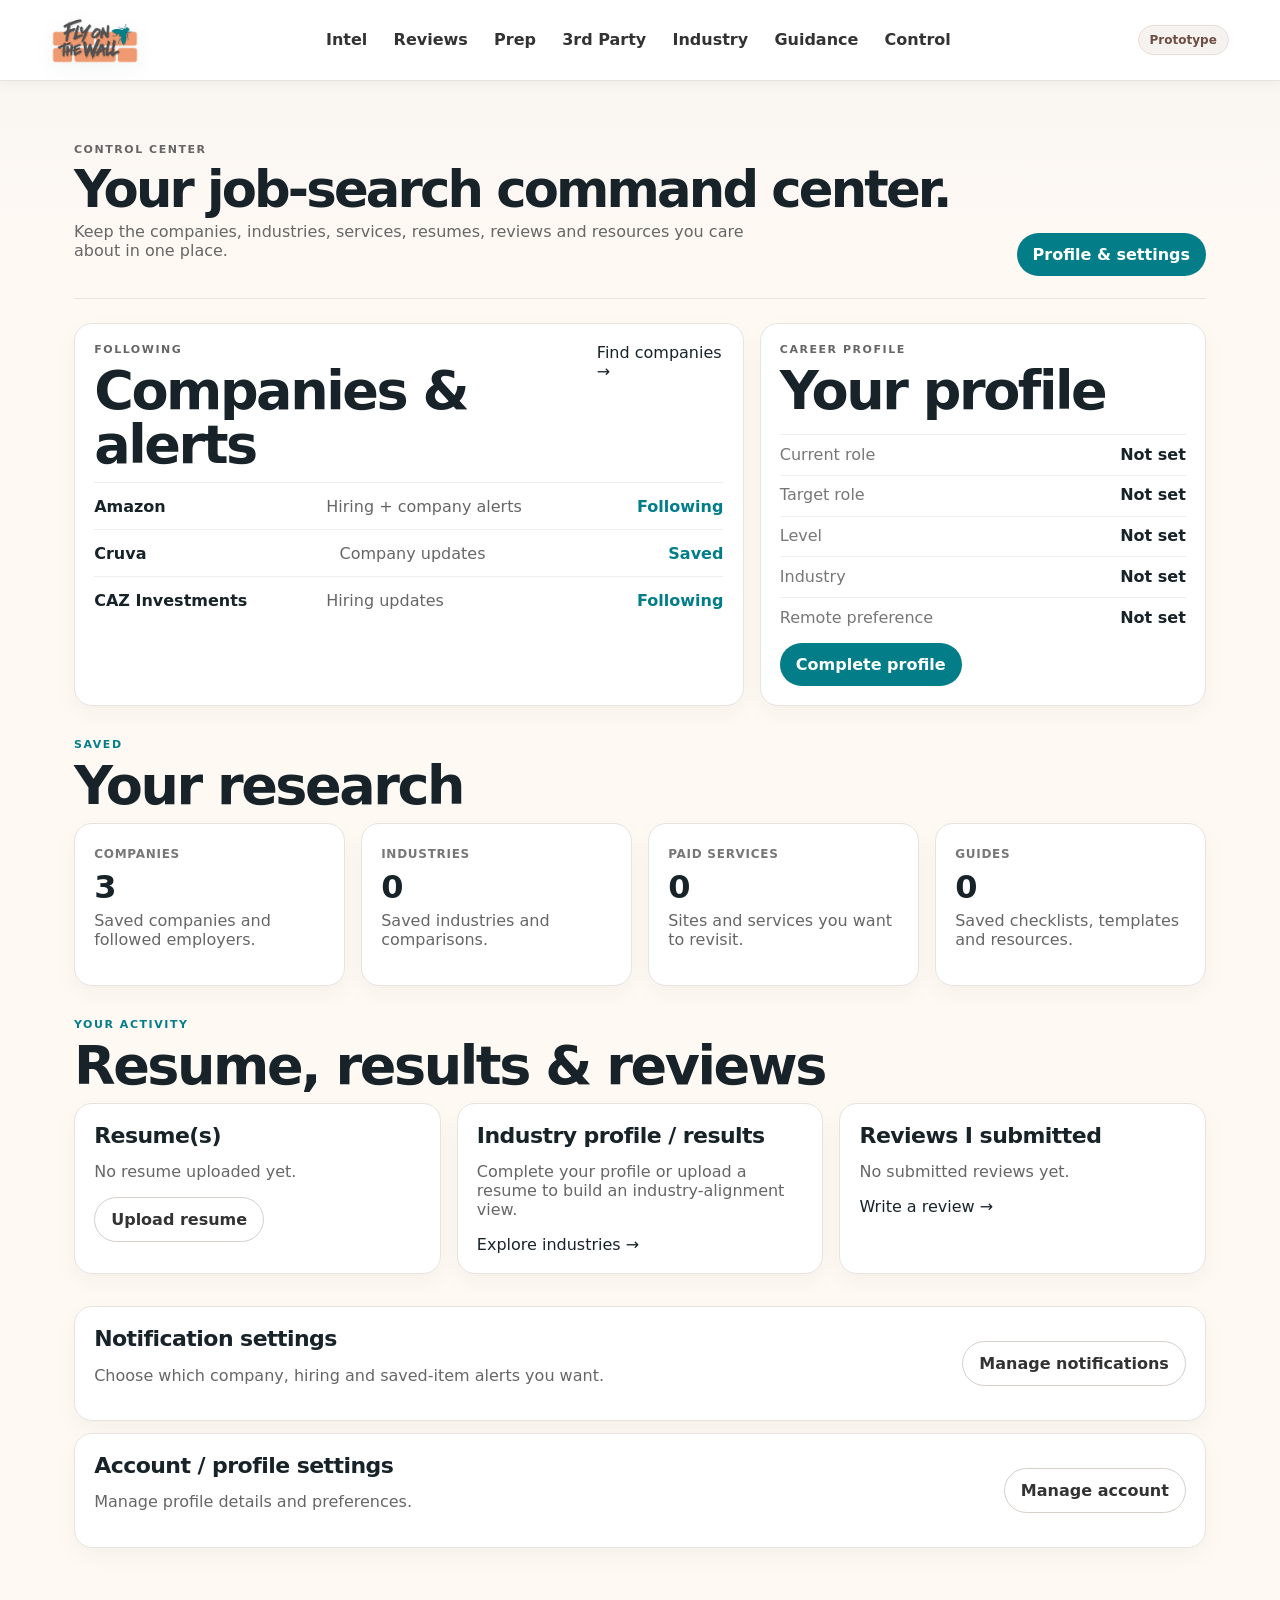
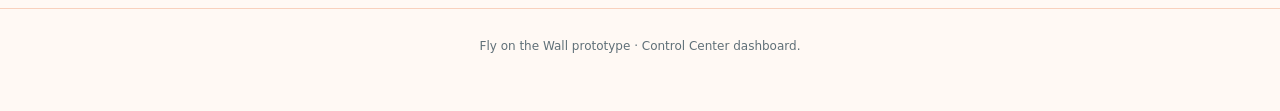
==== commit bfe209b7: "Unify site navigation; rename Control and 3rd Party; refresh homepage" ====
--- a/account.html
+++ b/account.html
@@ -3,35 +3,36 @@
 <head>
 <meta charset="utf-8">
 <meta name="viewport" content="width=device-width,initial-scale=1">
-<title>My Account | Fly on the Wall</title>
+<title>Control | Fly on the Wall</title>
 <link rel="stylesheet" href="styles.css">
 </head>
 <body>
 <header class="site-header">
-<a class="brand" href="index.html"><img class="brand-wordmark" src="assets/fly-on-the-wall-logo-final.png" alt="Fly on the Wall"></a>
-<nav class="main-nav fly-global-nav" aria-label="Fly product">
-<a href="company-intelligence.html">Intel</a>
-<div class="nav-dropdown">
-<button class="nav-dropdown-trigger" type="button" aria-haspopup="true" aria-expanded="false">Reviews</button>
-<div class="nav-dropdown-menu">
-<a href="reviews.html#apply-reviews">Apply Reviews</a>
-<a href="reviews.html#interview-reviews">Interview Reviews</a>
-<a href="reviews.html#company-reviews">Company Reviews</a>
-</div>
-</div>
-<a href="interview-prep.html">Prep</a>
-<a href="tools.html">Worth</a>
-<a href="industries.html">Industry</a>
-<a href="guidance.html">Guidance</a>
-<a href="account.html">Account</a>
-</nav>
-<div class="prototype-badge">Prototype</div>
+  <a class="brand" href="index.html"><img class="brand-wordmark" src="assets/fly-on-the-wall-logo-final.png" alt="Fly on the Wall"></a>
+  <nav class="main-nav fly-global-nav" aria-label="Fly product">
+    <a href="company-intelligence.html">Intel</a>
+    <div class="nav-dropdown">
+      <button class="nav-dropdown-trigger" type="button" aria-haspopup="true" aria-expanded="false">Reviews</button>
+      <div class="nav-dropdown-menu">
+        <a href="reviews.html#apply-reviews">Apply Reviews</a>
+        <a href="reviews.html#interview-reviews">Interview Reviews</a>
+        <a href="reviews.html#company-reviews">Employee Reviews</a>
+        <a href="reviews.html#paid-service-reviews">Paid Service Reviews</a>
+      </div>
+    </div>
+    <a href="interview-prep.html">Prep</a>
+    <a href="tools.html">3rd Party</a>
+    <a href="industries.html">Industry</a>
+    <a href="guidance.html">Guidance</a>
+    <a href="account.html">Control</a>
+  </nav>
+  <div class="prototype-badge">Prototype</div>
 </header>
 
 <main class="app-shell account-shell">
 <section class="account-hero">
 <div>
-<p class="eyebrow">My Account</p>
+<p class="eyebrow">Control Center</p>
 <h1>Your job-search command center.</h1>
 <p>Keep the companies, industries, services, resumes, reviews and resources you care about in one place.</p>
 </div>
@@ -93,7 +94,7 @@
 </section>
 </main>
 
-<footer><p>Fly on the Wall prototype · My Account dashboard.</p></footer>
+<footer><p>Fly on the Wall prototype · Control Center dashboard.</p></footer>
 <script data-fly-nav-script>
 document.querySelectorAll(".nav-dropdown-trigger").forEach(function(btn){
   btn.addEventListener("click",function(){
--- a/styles.css
+++ b/styles.css
@@ -1195,3 +1195,54 @@
 .industry-empty-state{background:#fff;border:1px dashed #cfc8c3;border-radius:16px;padding:1.25rem}
 .industry-empty-state p{margin-bottom:0;color:#666}
 @media(max-width:760px){.industry-company-grid{grid-template-columns:1fr}.industry-company-card{grid-template-columns:1fr}.industry-company-grade{text-align:left}.industry-company-signals{grid-column:auto}}
+
+/* --- Global navigation refresh + combined Intel page --- */
+.fly-global-nav{display:flex;align-items:center;gap:.2rem;flex-wrap:wrap}
+.fly-global-nav>a,.nav-dropdown-trigger{font:inherit;font-weight:750;color:#333;background:transparent;border:0;text-decoration:none;padding:.62rem .72rem;border-radius:8px;cursor:pointer}
+.fly-global-nav>a:hover,.nav-dropdown-trigger:hover,.nav-dropdown.open>.nav-dropdown-trigger{background:#f2f7f7;color:#037E89}
+.nav-dropdown{position:relative}
+.nav-dropdown-menu{display:none;position:absolute;top:calc(100% + 6px);left:0;min-width:190px;padding:.4rem;background:#fff;border:1px solid #e2ded9;border-radius:10px;box-shadow:0 14px 34px rgba(25,25,25,.12);z-index:50}
+.nav-dropdown.open .nav-dropdown-menu{display:grid}
+.nav-dropdown-menu a{display:block;color:#333;text-decoration:none;padding:.65rem .7rem;border-radius:7px;font-size:.86rem;font-weight:650;white-space:nowrap}
+.nav-dropdown-menu a:hover{background:#f2f7f7;color:#037E89}
+
+.intel-shell{max-width:1180px;margin:0 auto;padding:30px 24px 58px}
+.intel-topbar{display:flex;justify-content:space-between;gap:24px;align-items:end;margin-bottom:1rem}
+.intel-topbar h1{font-size:clamp(2rem,4vw,3.5rem);margin:.15rem 0 0}
+.intel-company-picker{display:grid;gap:.35rem;min-width:250px;font-size:.75rem;font-weight:800;text-transform:uppercase;letter-spacing:.06em;color:#667}
+.intel-company-picker select{font:inherit;text-transform:none;letter-spacing:0;font-weight:650;background:#fff;border:1px solid #d3dbdf;border-radius:8px;padding:.75rem .8rem;color:#14262b}
+.intel-company-header{display:flex;justify-content:space-between;gap:20px;align-items:flex-start;background:#fff;border:1px solid #e3e0dc;border-radius:16px;padding:1.15rem 1.25rem;margin:1rem 0}
+.intel-company-header h2{font-size:1.8rem;margin:.2rem 0}
+.intel-company-header p{margin:.2rem 0;color:#5d6669}
+.intel-updated{font-size:.78rem;color:#6d777a;font-weight:700;white-space:nowrap}
+.intel-score-grid{display:grid;grid-template-columns:repeat(4,minmax(0,1fr));gap:.8rem}
+.intel-score-card{background:#fff;border:1px solid #e3e0dc;border-top:4px solid #b7c4c7;border-radius:14px;padding:1rem;min-height:128px}
+.intel-score-card>span{display:block;font-size:.72rem;font-weight:850;text-transform:uppercase;letter-spacing:.06em;color:#667}
+.intel-score-card strong{display:block;font-size:1.65rem;line-height:1.08;margin:.5rem 0 .35rem;overflow-wrap:anywhere}
+.intel-score-card small{display:block;color:#697579;line-height:1.3}
+.intel-score-card.good{border-top-color:#1d7a4a}.intel-score-card.watch{border-top-color:#9a5b00}.intel-score-card.risk{border-top-color:#b3392f}.intel-score-card.unknown{border-top-color:#9aa9ad}
+.intel-section{margin-top:2rem}
+.intel-section-head{margin-bottom:.75rem}
+.intel-section-head h2{margin:.15rem 0;font-size:1.55rem}
+.intel-takeaways{display:flex;flex-wrap:wrap;gap:.6rem}
+.intel-take{display:flex;align-items:center;gap:.55rem;background:#fff;border:1px solid #e3e0dc;border-radius:999px;padding:.58rem .78rem}
+.intel-take span{display:grid;place-items:center;width:22px;height:22px;border-radius:50%;font-weight:900;font-size:.8rem}
+.intel-take.good span{background:#e1f1e8;color:#1d7a4a}.intel-take.watch span{background:#f8ecd3;color:#9a5b00}.intel-take.decision span{background:#e8f5f5;color:#037E89}
+.intel-take strong{font-size:.86rem}
+.intel-data-grid{display:grid;grid-template-columns:repeat(5,minmax(0,1fr));gap:.75rem}
+.intel-data-grid article{background:#fff;border:1px solid #e3e0dc;border-radius:12px;padding:.9rem}
+.intel-data-grid span{display:block;font-size:.72rem;text-transform:uppercase;letter-spacing:.055em;color:#6d777a;font-weight:800}
+.intel-data-grid strong{display:block;margin-top:.38rem;font-size:1rem;line-height:1.25}
+.intel-tabs{display:flex;gap:.35rem;flex-wrap:wrap;margin-bottom:.65rem}
+.intel-tabs button{border:1px solid #d3dbdf;background:#fff;color:#405054;border-radius:999px;padding:.55rem .78rem;font-weight:750;cursor:pointer}
+.intel-tabs button.active{background:#037E89;color:#fff;border-color:#037E89}
+.intel-table-wrap{overflow:auto;background:#fff;border:1px solid #e3e0dc;border-radius:14px}
+.intel-table{width:100%;border-collapse:collapse;min-width:720px}
+.intel-table th,.intel-table td{text-align:left;padding:.85rem .9rem;border-bottom:1px solid #ece8e4;vertical-align:top}
+.intel-table th{font-size:.7rem;text-transform:uppercase;letter-spacing:.06em;color:#697579;background:#f8faf9}
+.intel-table td{font-size:.88rem}.intel-table tr:last-child td{border-bottom:0}
+.intel-status{font-size:.72rem;font-weight:850;text-transform:uppercase;letter-spacing:.05em;color:#037E89}
+.intel-method{margin-top:1.4rem;padding:.9rem 1rem;border:1px dashed #c9d1d3;border-radius:10px;color:#657174;font-size:.8rem}
+.intel-empty{padding:1rem;background:#fff;border:1px dashed #d3dbdf;border-radius:10px;color:#697579}
+@media(max-width:980px){.intel-score-grid{grid-template-columns:repeat(2,minmax(0,1fr))}.intel-data-grid{grid-template-columns:repeat(2,minmax(0,1fr))}}
+@media(max-width:680px){.intel-shell{padding:22px 14px 45px}.intel-topbar,.intel-company-header{flex-direction:column;align-items:stretch}.intel-company-picker{min-width:0}.intel-score-grid,.intel-data-grid{grid-template-columns:1fr}.fly-global-nav{gap:.05rem}.fly-global-nav>a,.nav-dropdown-trigger{padding:.5rem .55rem;font-size:.8rem}.nav-dropdown-menu{right:0;left:auto}}
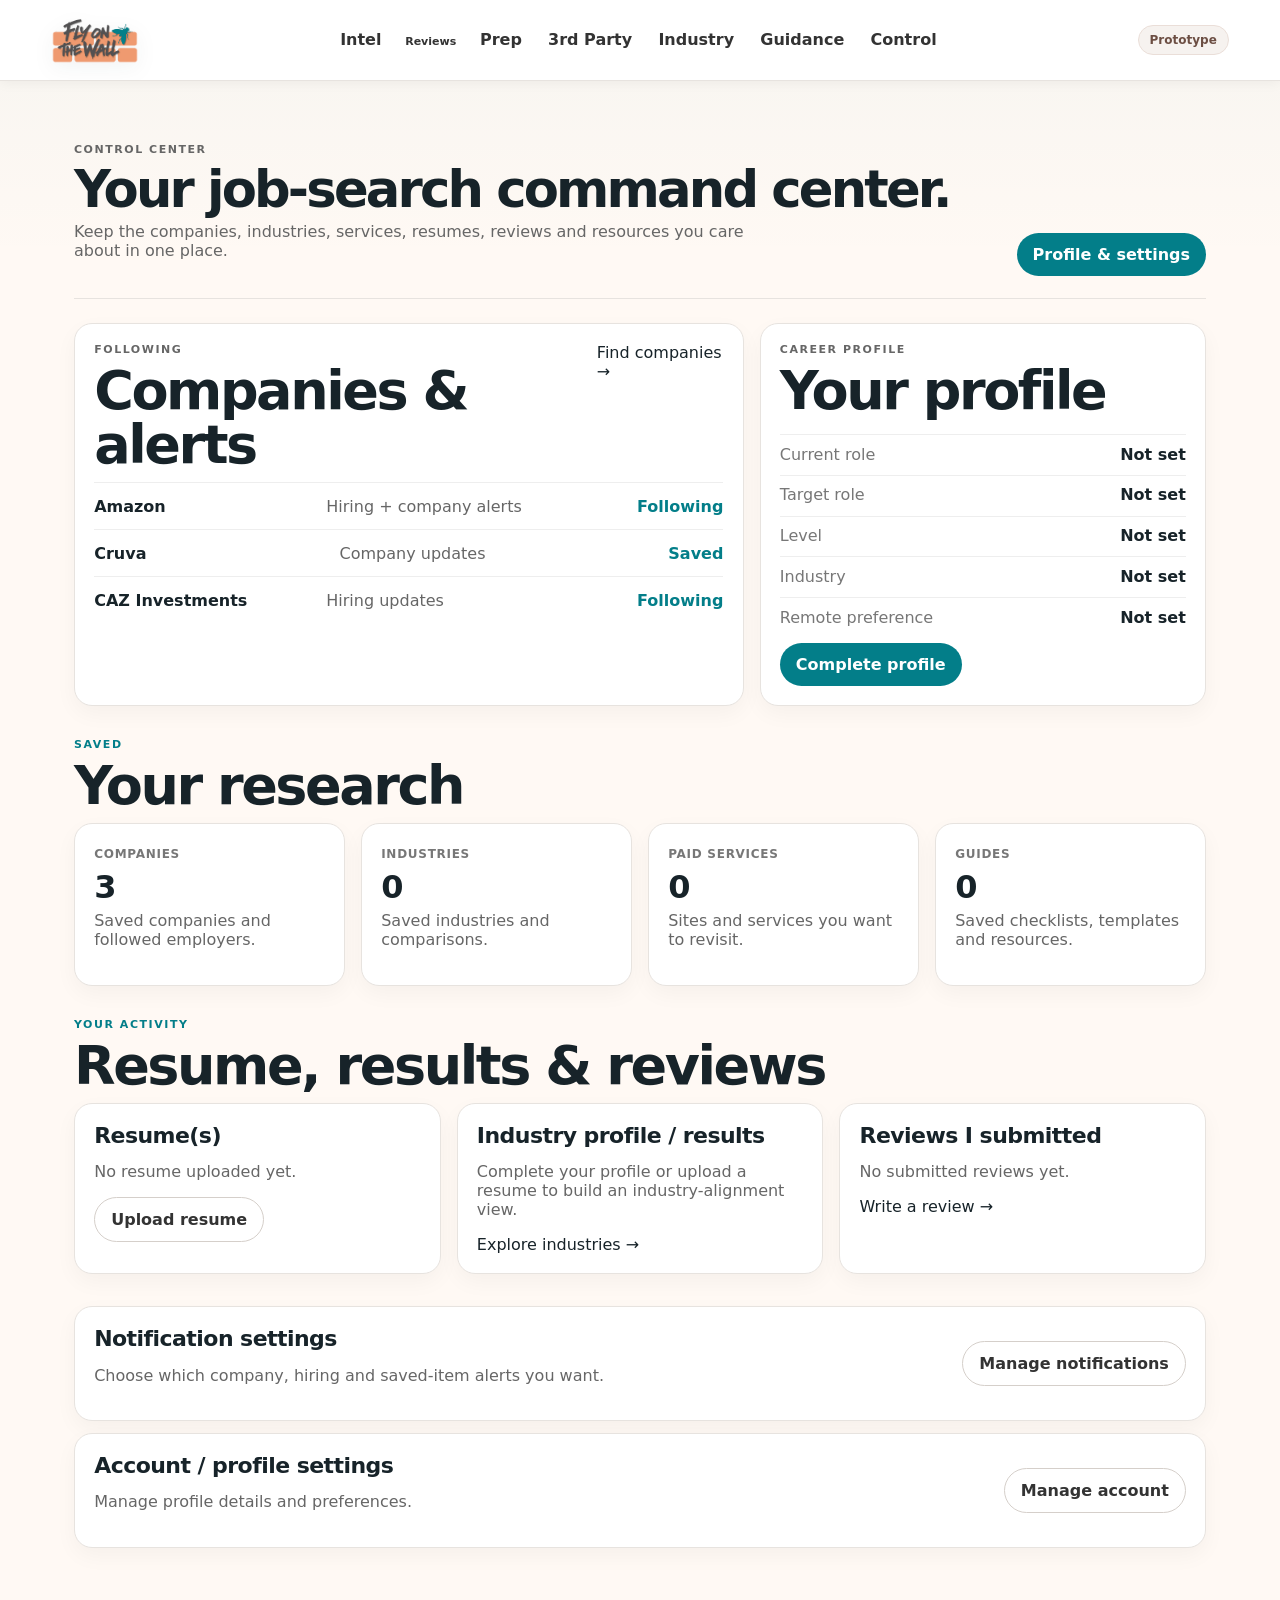
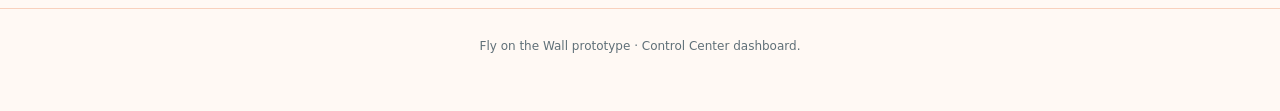
==== commit 59cb9b18: "Make Reviews top navigation a working link" ====
--- a/account.html
+++ b/account.html
@@ -12,7 +12,7 @@
   <nav class="main-nav fly-global-nav" aria-label="Fly product">
     <a href="company-intelligence.html">Intel</a>
     <div class="nav-dropdown">
-      <button class="nav-dropdown-trigger" type="button" aria-haspopup="true" aria-expanded="false">Reviews</button>
+      <a class="nav-dropdown-trigger" href="reviews.html" aria-label="Open Reviews">Reviews</a>
       <div class="nav-dropdown-menu">
         <a href="reviews.html#apply-reviews">Apply Reviews</a>
         <a href="reviews.html#interview-reviews">Interview Reviews</a>
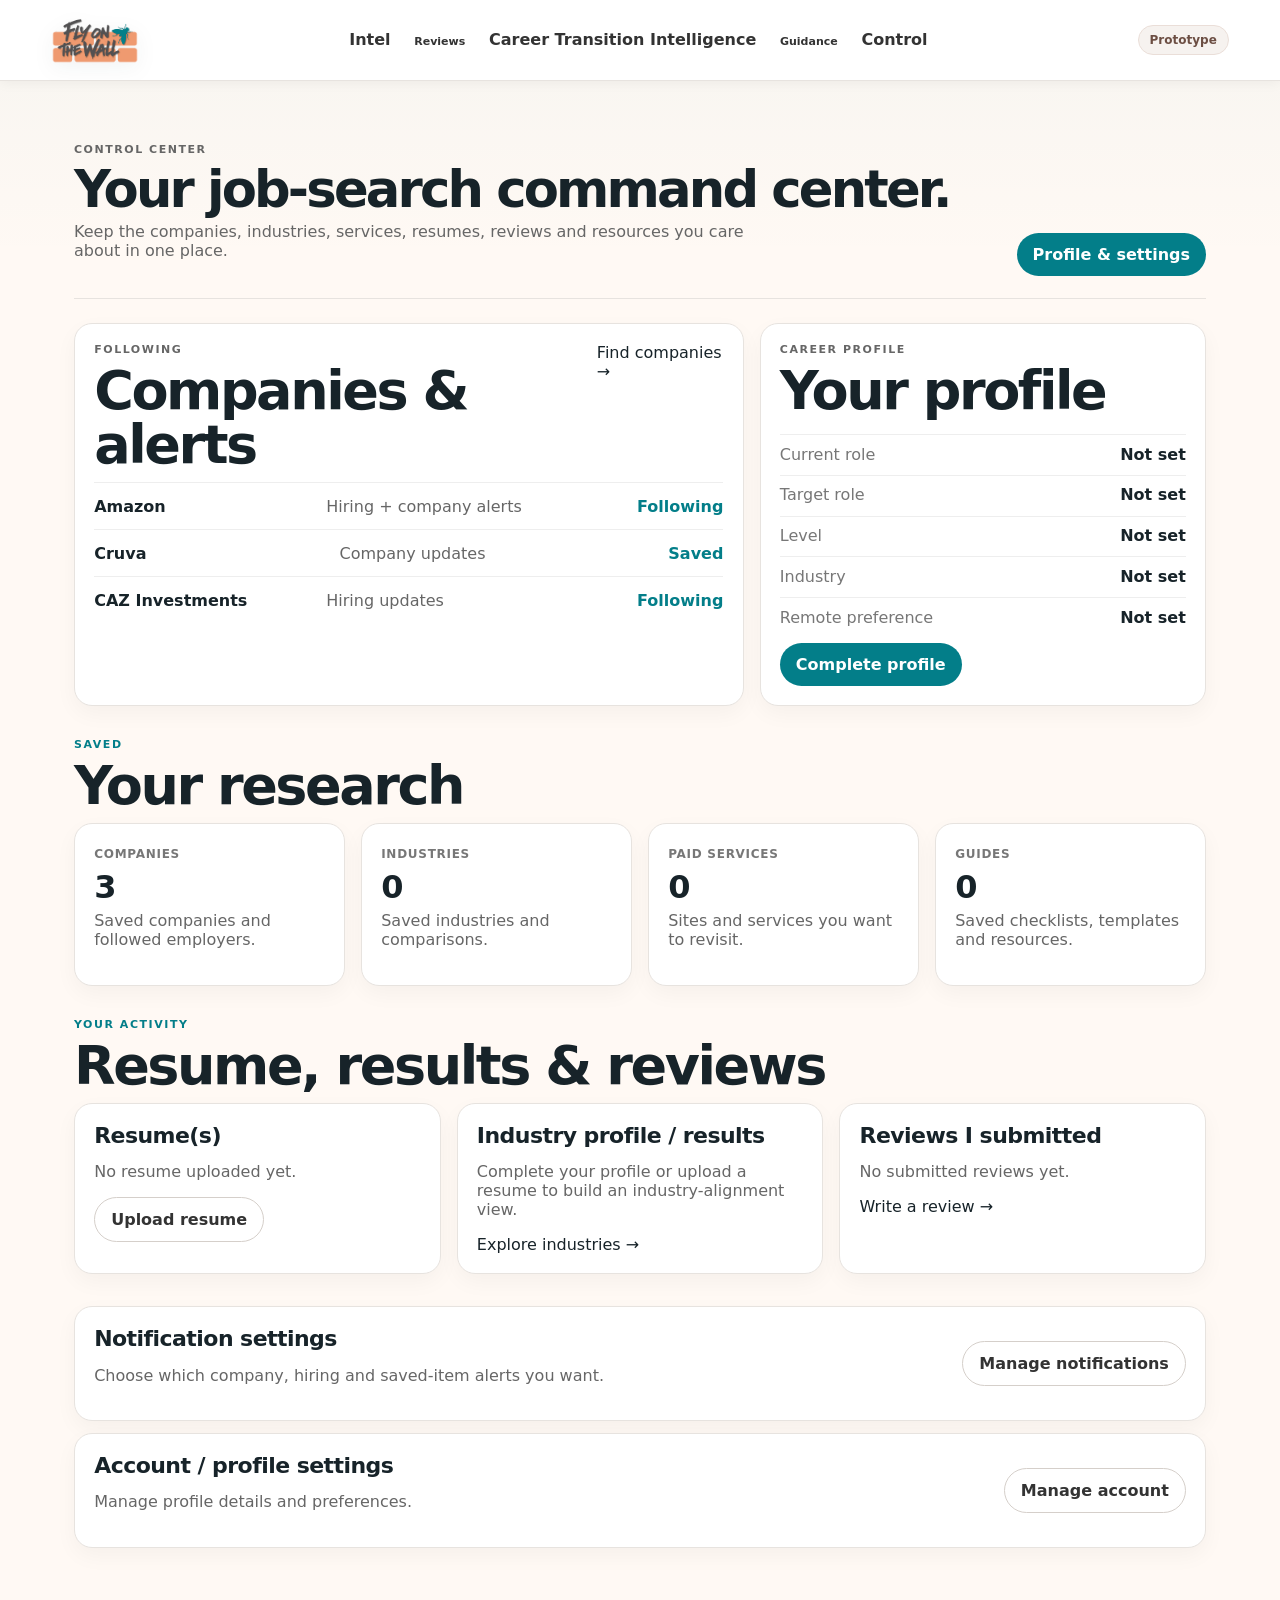
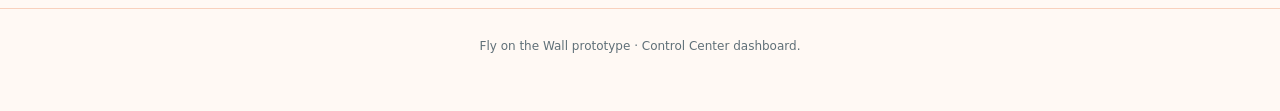
==== commit d278316d: "Align navigation and intelligence placement with approved site map" ====
--- a/account.html
+++ b/account.html
@@ -20,10 +20,11 @@
         <a href="reviews.html#paid-service-reviews">Paid Service Reviews</a>
       </div>
     </div>
-    <a href="interview-prep.html">Prep</a>
-    <a href="tools.html">3rd Party</a>
-    <a href="industries.html">Industry</a>
-    <a href="guidance.html">Guidance</a>
+    <a href="career-transition.html">Career Transition Intelligence</a>
+    <div class="nav-dropdown">
+      <a class="nav-dropdown-trigger" href="guidance.html" aria-label="Open Guidance">Guidance</a>
+      <div class="nav-dropdown-menu"><a href="interview-prep.html">Interview Prep</a><a href="guidance.html">Guidance Resources</a></div>
+    </div>
     <a href="account.html">Control</a>
   </nav>
   <div class="prototype-badge">Prototype</div>
--- a/styles.css
+++ b/styles.css
@@ -1246,3 +1246,7 @@
 .intel-empty{padding:1rem;background:#fff;border:1px dashed #d3dbdf;border-radius:10px;color:#697579}
 @media(max-width:980px){.intel-score-grid{grid-template-columns:repeat(2,minmax(0,1fr))}.intel-data-grid{grid-template-columns:repeat(2,minmax(0,1fr))}}
 @media(max-width:680px){.intel-shell{padding:22px 14px 45px}.intel-topbar,.intel-company-header{flex-direction:column;align-items:stretch}.intel-company-picker{min-width:0}.intel-score-grid,.intel-data-grid{grid-template-columns:1fr}.fly-global-nav{gap:.05rem}.fly-global-nav>a,.nav-dropdown-trigger{padding:.5rem .55rem;font-size:.8rem}.nav-dropdown-menu{right:0;left:auto}}
+
+/* Reviews is a direct link; the submenu remains accessible on hover/focus. */
+.nav-dropdown:hover .nav-dropdown-menu,.nav-dropdown:focus-within .nav-dropdown-menu{display:grid}
+.nav-dropdown-menu{top:100%}
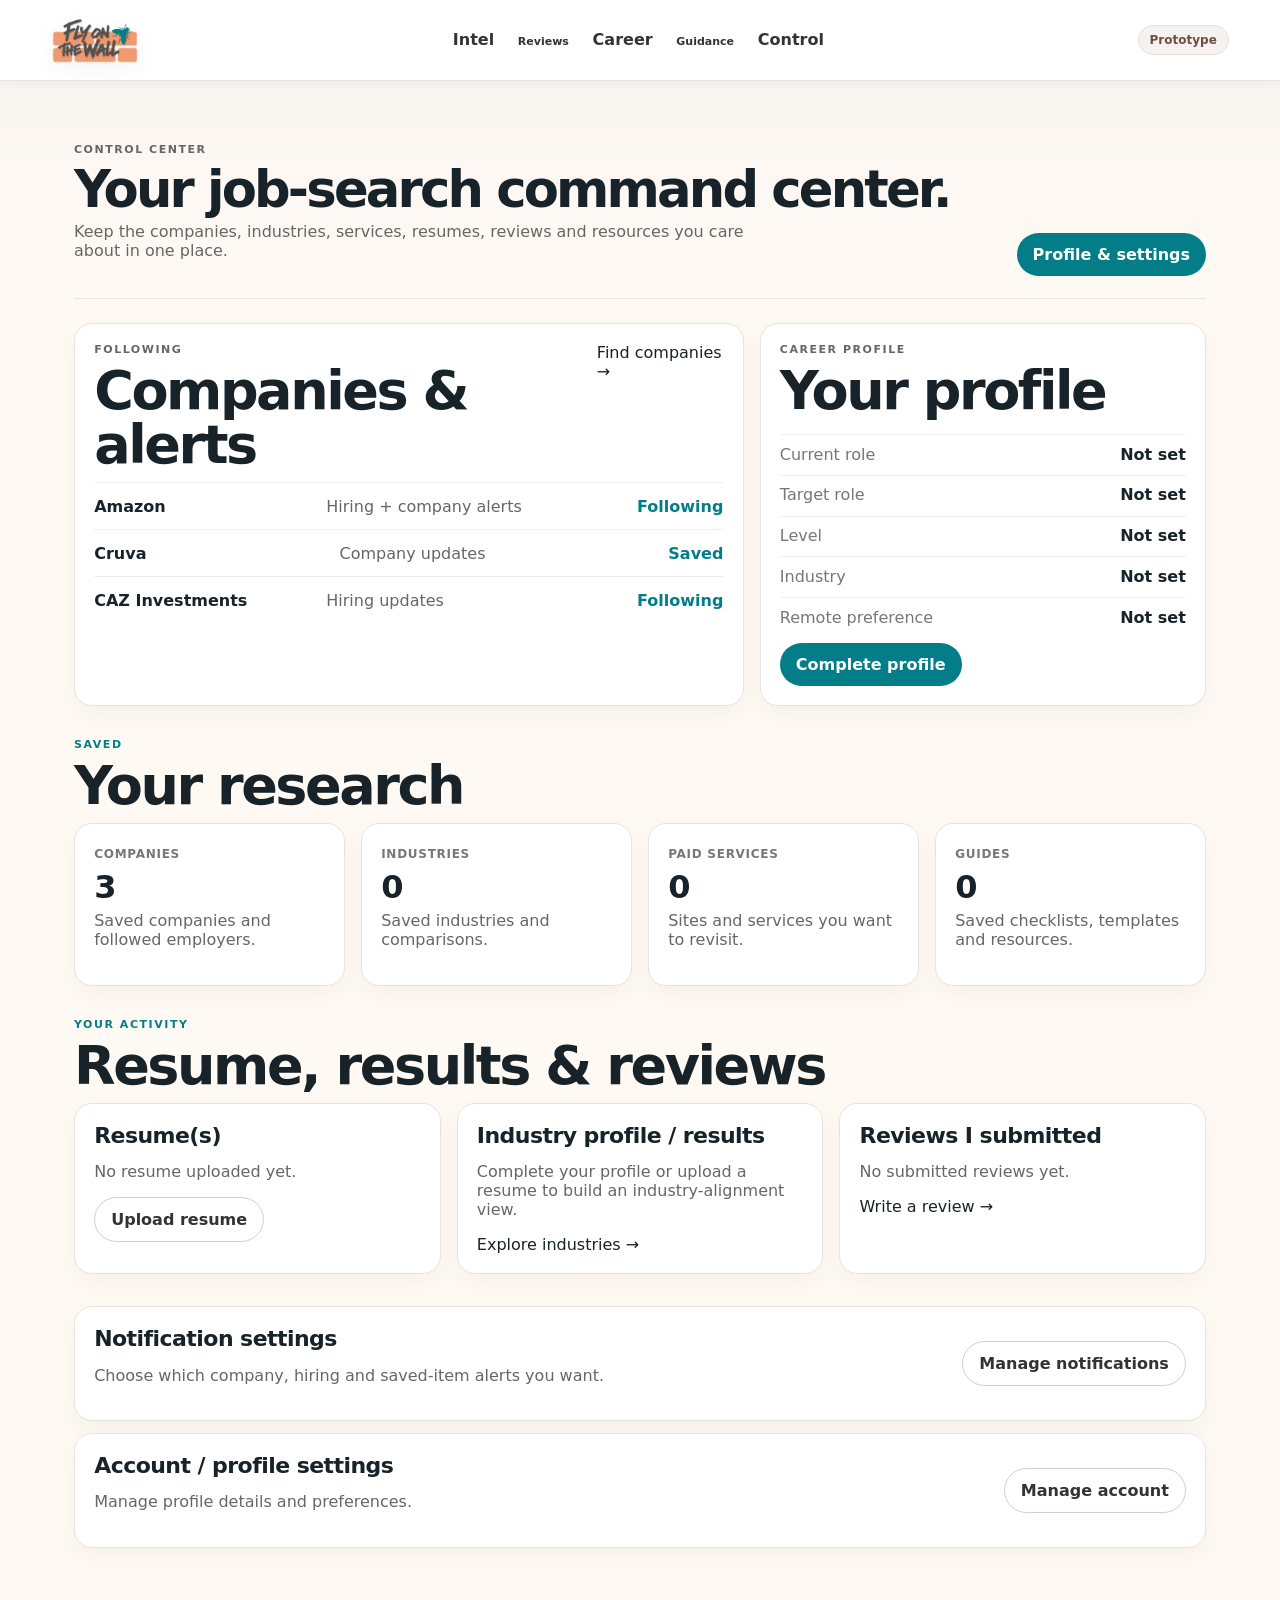
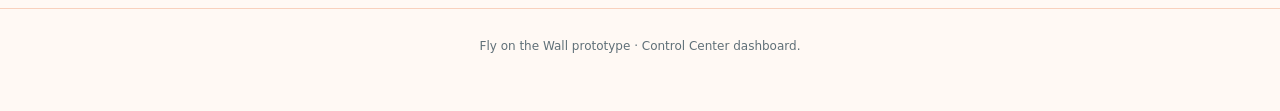
==== commit 989acb24: "Shorten Career navigation label only" ====
--- a/account.html
+++ b/account.html
@@ -20,7 +20,7 @@
         <a href="reviews.html#paid-service-reviews">Paid Service Reviews</a>
       </div>
     </div>
-    <a href="career-transition.html">Career Transition Intelligence</a>
+    <a href="career-transition.html">Career</a>
     <div class="nav-dropdown">
       <a class="nav-dropdown-trigger" href="guidance.html" aria-label="Open Guidance">Guidance</a>
       <div class="nav-dropdown-menu"><a href="interview-prep.html">Interview Prep</a><a href="guidance.html">Guidance Resources</a></div>
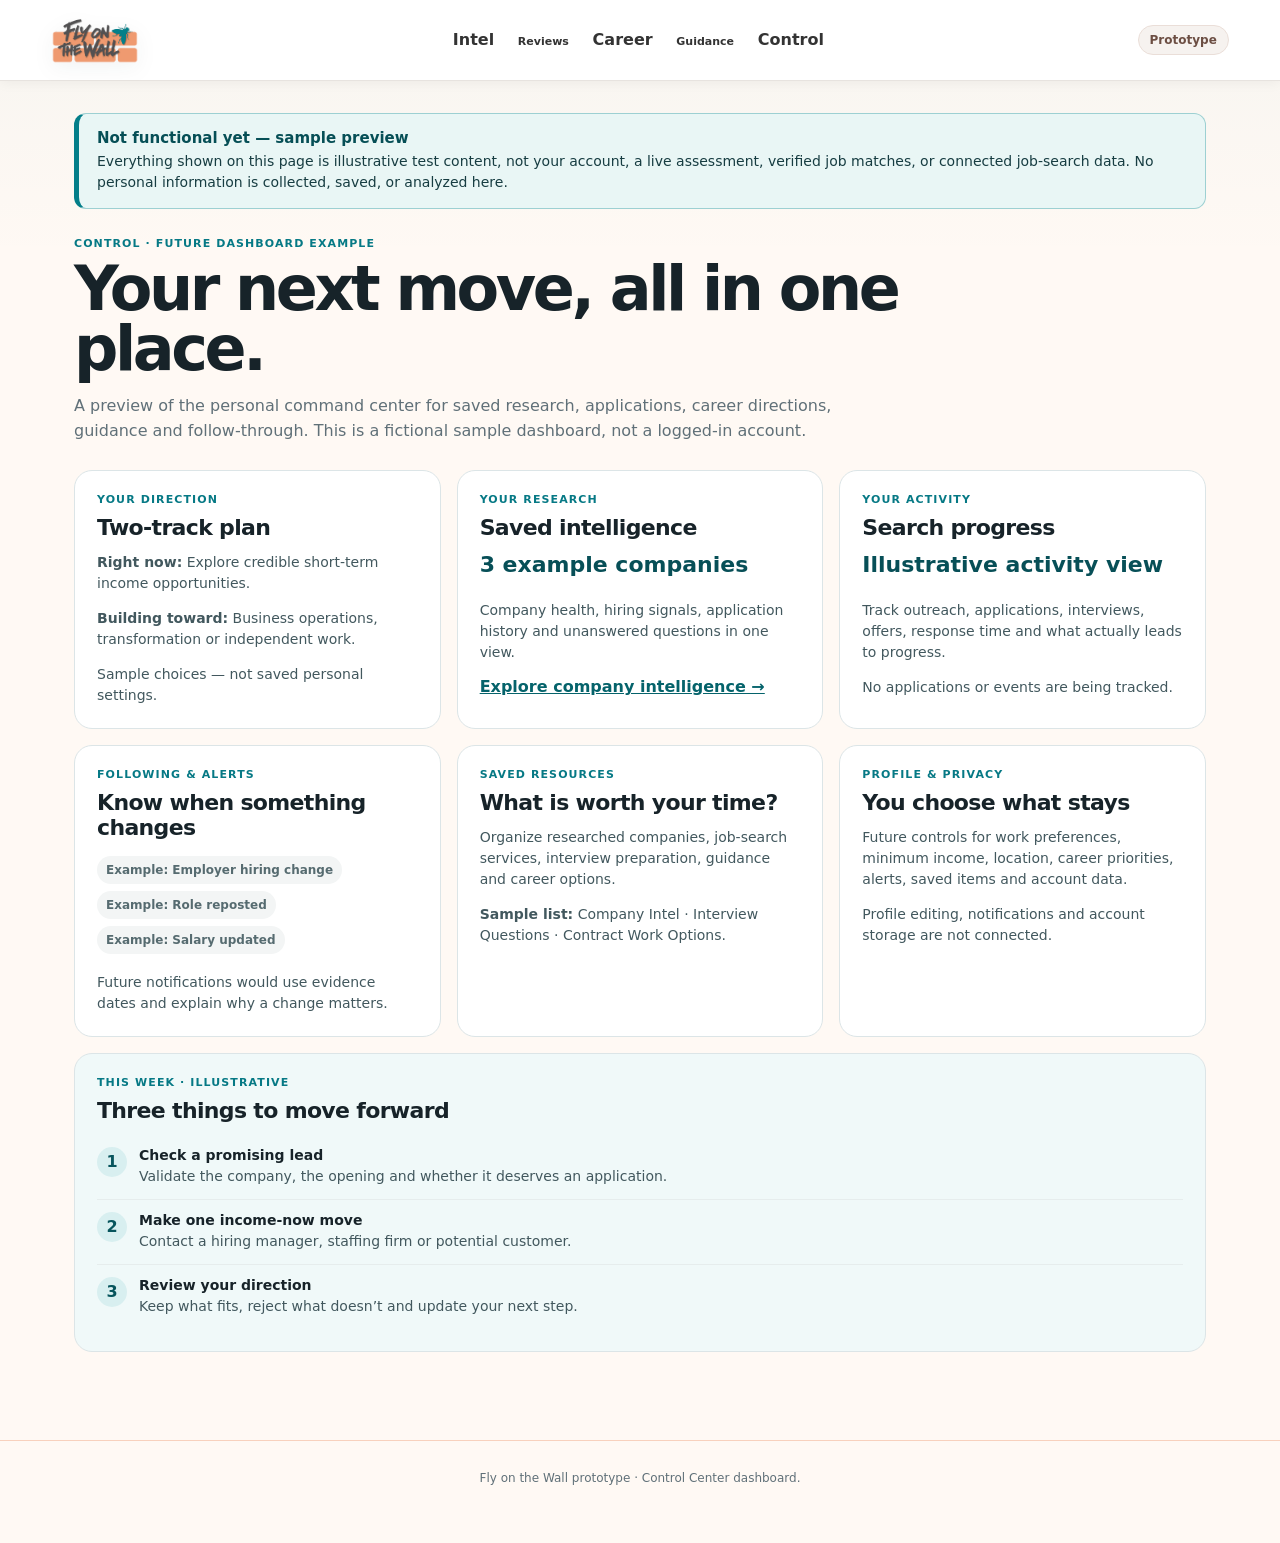
==== commit 3e0c7c5d: "Show clearly labeled example future outputs on account.html" ====
--- a/account.html
+++ b/account.html
@@ -4,7 +4,7 @@
 <meta charset="utf-8">
 <meta name="viewport" content="width=device-width,initial-scale=1">
 <title>Control | Fly on the Wall</title>
-<link rel="stylesheet" href="styles.css">
+<link rel="stylesheet" href="styles.css"><link rel="stylesheet" href="sample-preview.css">
 </head>
 <body>
 <header class="site-header">
@@ -96,7 +96,7 @@
 </main>
 
 <footer><p>Fly on the Wall prototype · Control Center dashboard.</p></footer>
-<script data-fly-nav-script>
+<script src="sample-preview.js"></script><script data-fly-nav-script>
 document.querySelectorAll(".nav-dropdown-trigger").forEach(function(btn){
   btn.addEventListener("click",function(){
     var open=btn.getAttribute("aria-expanded")==="true";
--- a/sample-preview.css
+++ b/sample-preview.css
@@ -0,0 +1,32 @@
+/* Illustrative, non-functional preview screens for Career and Control. */
+.fly-sample-notice{border:1px solid #9dd0d2;background:#e9f6f5;border-left:5px solid #037e89;border-radius:12px;padding:15px 18px;margin:0 0 28px;font-size:14px;color:#173d42}
+.fly-sample-notice strong{display:block;font-size:15px;margin-bottom:4px;color:#064f56}
+.fly-sample-notice p{margin:0;line-height:1.5}
+.fly-sample-notice a{color:#05636b;text-decoration:underline}
+.sample-hero{margin-bottom:26px}.sample-hero h1{font-size:clamp(36px,5vw,62px);max-width:850px;margin:5px 0 14px}
+.sample-hero p{max-width:770px;color:var(--muted);font-size:16px;line-height:1.55}
+.fly-sample-label{font-size:11px;letter-spacing:.1em;text-transform:uppercase;font-weight:800;color:#067985;display:block;margin-bottom:9px}
+.fly-sample-grid{display:grid;grid-template-columns:repeat(2,minmax(0,1fr));gap:16px;margin:16px 0 28px}
+.fly-sample-grid.three{grid-template-columns:repeat(3,minmax(0,1fr))}
+.fly-sample-card{background:white;border:1px solid var(--line);border-radius:18px;padding:22px;min-width:0}
+.fly-sample-card h2{font-size:22px;letter-spacing:-.03em;line-height:1.15;margin:0 0 12px}
+.fly-sample-card h3{font-size:17px;margin:0 0 9px}
+.fly-sample-card p,.fly-sample-card li{font-size:14px;line-height:1.5;color:#42585e}
+.fly-sample-card p:last-child{margin-bottom:0}
+.fly-sample-card ul{margin:8px 0 0;padding-left:19px}
+.fly-sample-card li+li{margin-top:7px}
+.fly-sample-card .big-value{font-weight:800;color:#074f57;font-size:22px;line-height:1.2}
+.fly-sample-wide{grid-column:1/-1}
+.fly-sample-soft{background:#f0f9f9}
+.fly-sample-step{display:flex;align-items:flex-start;gap:12px;padding:12px 0;border-bottom:1px solid #e6eded}
+.fly-sample-step:last-child{border-bottom:0}
+.fly-sample-step .step-no{flex:0 0 30px;width:30px;height:30px;display:grid;place-items:center;border-radius:50%;background:#d8eff0;color:#07555d;font-weight:800}
+.fly-sample-step strong{display:block;margin-bottom:3px;font-size:14px}
+.fly-sample-step p{margin:0}
+.fly-sample-tag{display:inline-block;background:#e8f4f4;color:#075c63;font-size:12px;font-weight:800;padding:5px 9px;border-radius:999px;margin:3px 4px 4px 0}
+.fly-sample-tag.neutral{background:#f3f5f5;color:#566b70}
+.fly-sample-muted{color:#6b7c80;font-size:12px}
+.fly-sample-divider{height:1px;background:var(--line);margin:18px 0}
+.fly-sample-link{font-weight:750;color:#05636b}
+.fly-sample-flag{background:#fff7ee;border:1px solid #f3ddc7;border-radius:11px;padding:12px 14px;font-size:13px;line-height:1.55;color:#654525;margin-top:15px}
+@media(max-width:760px){.fly-sample-grid,.fly-sample-grid.three{grid-template-columns:1fr}.fly-sample-card{padding:18px}.fly-sample-notice{margin-bottom:20px}.sample-hero h1{font-size:37px}}
